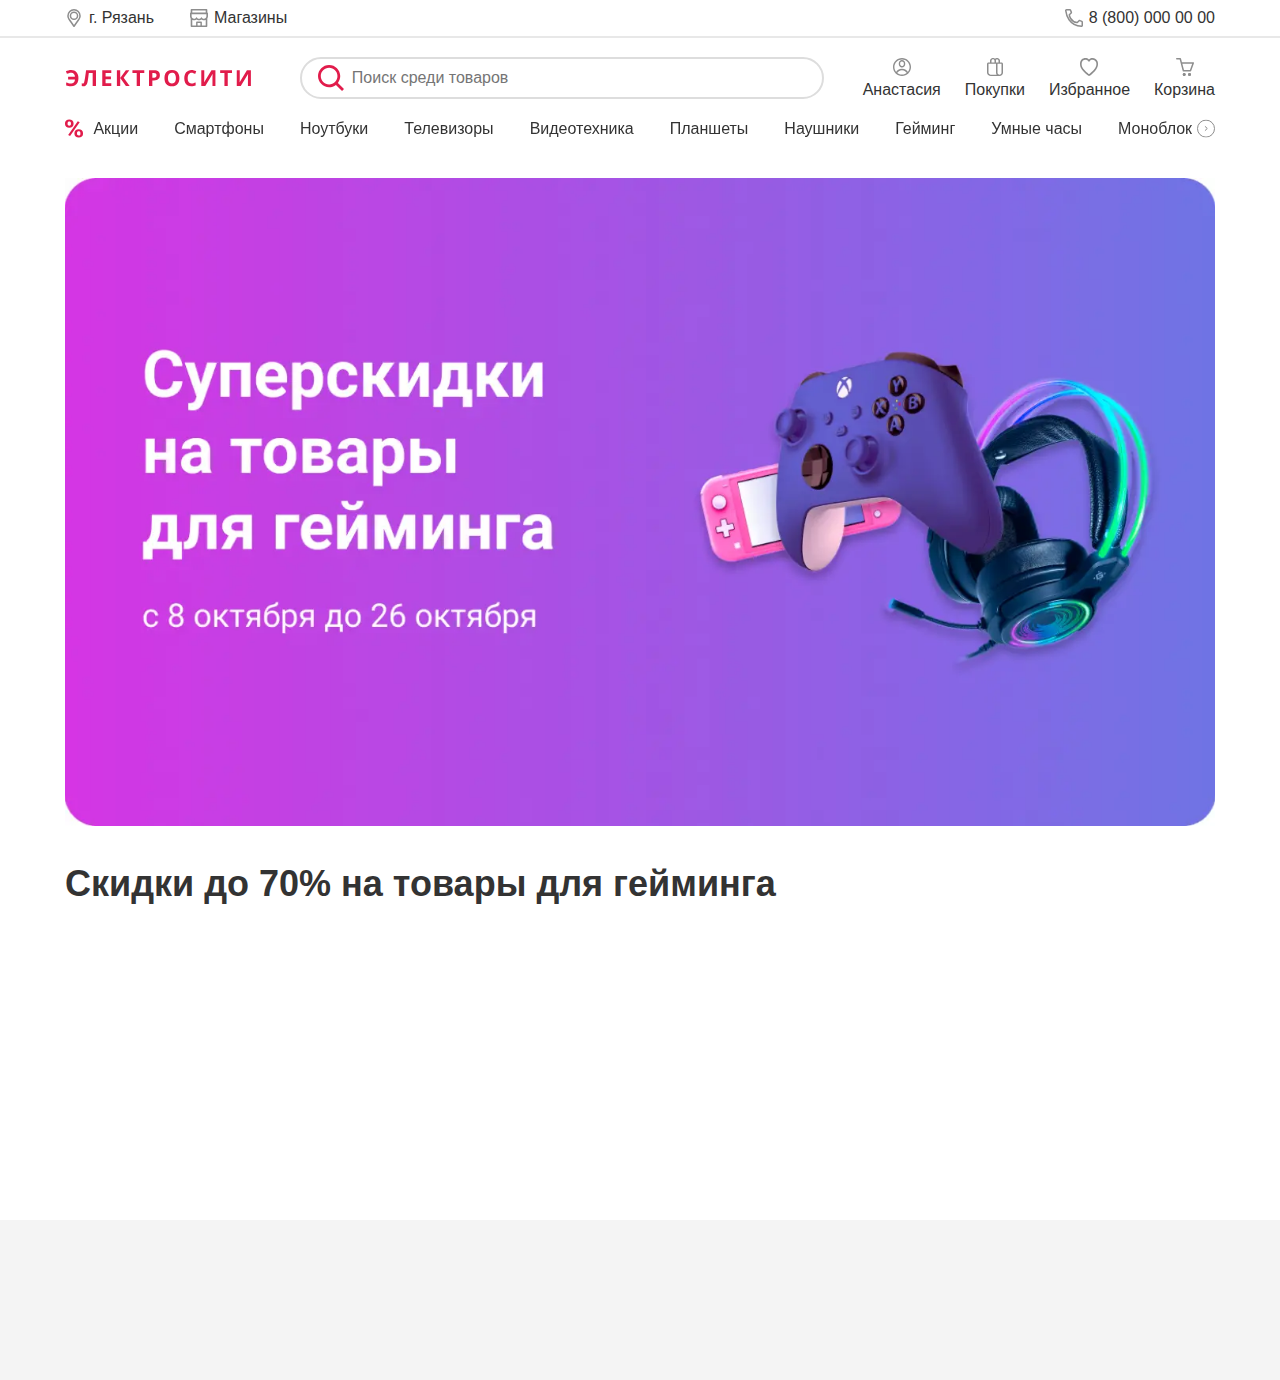
==== gaming.html @ 7c73eac5 "commit" ====
<!DOCTYPE html>
<html lang="ru">

<head>
	<title>Главная</title>
	<meta charset="UTF-8">
	<meta name="format-detection" content="telephone=no">
	<!-- <style>body{opacity: 0;}</style> -->
	<link rel="stylesheet" href="css/style.min.css?_v=20230117035926">
	<link rel="shortcut icon" href="favicon.ico">
	<!-- <meta name="robots" content="noindex, nofollow"> -->
	<meta name="viewport" content="width=device-width, initial-scale=1.0">
</head>

<body>
	<div class="wrapper">
		<header class="header">
			<div class="header__container">
				<div class="header__top">
					<a href="index.html" class="header__top-logo logo"><img src="img/logo.svg" alt="Электросити"></a>
					<div class="header__top-group top-group">

						<a href="#" data-popup="#popup-city" class="top-group__city icon">
							<svg class="icon__stroke" width="18" height="24" viewBox="0 0 18 24" fill="none" xmlns="http://www.w3.org/2000/svg">
								<path d="M8.89822 22.948C7.65863 21.1509 6.60954 19.6565 5.72099 18.3908C4.14464 16.1454 3.07355 14.6197 2.34043 13.4006C1.77986 12.4685 1.45456 11.7741 1.26279 11.1265C1.07329 10.4866 1 9.84469 1 9C1 4.58171 4.58171 1 9 1C13.4183 1 17 4.58171 17 9C17 9.84469 16.9267 10.4866 16.7372 11.1265C16.5454 11.7741 16.2201 12.4685 15.6596 13.4006C14.9264 14.6197 13.8554 16.1454 12.279 18.3908C11.3906 19.6563 10.3418 21.1504 9.1025 22.9469C9.05311 23.0178 8.94649 23.0177 8.89729 22.9466L8.07513 23.5157L8.89822 22.948ZM9 13.75C11.6234 13.75 13.75 11.6234 13.75 9C13.75 6.37663 11.6234 4.25 9 4.25C6.37664 4.25 4.25 6.37663 4.25 9C4.25 11.6234 6.37664 13.75 9 13.75Z" stroke="#8D8D8D" stroke-width="2" />
							</svg>
							<span class="top-group__text icon">г. Рязань</span></a>

						<a href="#" class="top-group__shop icon">
							<svg class="icon__fill" width="24" height="24" viewBox="0 0 24 24" fill="none" xmlns="http://www.w3.org/2000/svg">
								<path d="M23.1 4.803V0.96C23.1 0.429 22.671 0 22.14 0H1.86002C1.32902 0 0.900018 0.429 0.900018 0.96V4.803C0.399018 4.833 1.85878e-05 5.25 1.85878e-05 5.76V9.711C-0.00190263 10.4371 0.145127 11.1559 0.432018 11.823C0.561018 12.129 0.720018 12.417 0.900018 12.69V23.04C0.900018 23.568 1.32902 24 1.86002 24H22.14C22.671 24 23.1 23.571 23.1 23.04V12.69C23.2828 12.4163 23.4395 12.126 23.568 11.823C23.853 11.154 24 10.443 24 9.711V5.76C24 5.25 23.601 4.833 23.1 4.803ZM3.06002 2.16H20.94V4.8H3.06002V2.16ZM13.92 21.843H10.08V18.72H13.92V21.843ZM20.94 21.843H15.84V17.76C15.84 17.229 15.411 16.8 14.88 16.8H9.12001C8.58901 16.8 8.16001 17.229 8.16001 17.76V21.843H3.06002V14.577C3.14702 14.619 3.23702 14.661 3.33002 14.697C3.99902 14.979 4.71001 15.12 5.44201 15.12C6.17401 15.12 6.88201 14.979 7.55401 14.697C7.96801 14.523 8.35801 14.301 8.71501 14.034C8.72101 14.031 8.72701 14.031 8.73301 14.034C9.09112 14.3021 9.4811 14.5248 9.89401 14.697C10.563 14.979 11.274 15.12 12.006 15.12C12.738 15.12 13.446 14.979 14.118 14.697C14.532 14.523 14.922 14.301 15.279 14.034C15.285 14.031 15.291 14.031 15.297 14.034C15.6551 14.3021 16.0451 14.5248 16.458 14.697C17.127 14.979 17.838 15.12 18.57 15.12C19.302 15.12 20.01 14.979 20.682 14.697C20.772 14.658 20.862 14.619 20.952 14.577V21.843H20.94ZM21.84 9.711C21.84 11.505 20.37 12.96 18.561 12.96C17.337 12.96 16.269 12.297 15.705 11.313C15.618 11.163 15.462 11.07 15.288 11.07H15.27C15.099 11.07 14.94 11.163 14.853 11.313C14.5652 11.8149 14.1496 12.2317 13.6485 12.521C13.1474 12.8103 12.5786 12.9618 12 12.96C10.779 12.96 9.71401 12.3 9.15001 11.319C9.06001 11.166 8.89801 11.07 8.72101 11.07C8.54401 11.07 8.37901 11.166 8.29201 11.319C8.00251 11.819 7.5864 12.234 7.08555 12.522C6.5847 12.8101 6.0168 12.9612 5.43901 12.96C3.63002 12.96 2.16002 11.505 2.16002 9.711V6.975C2.16002 6.966 2.16602 6.96 2.17502 6.96H21.825C21.834 6.96 21.84 6.966 21.84 6.975V9.711Z" fill="#8D8D8D" />
							</svg>
							<span class="top-group__text">Магазины</span></a>

						<a href="#" data-popup="#popup" class="top-group__bag icon">
							<svg class="icon__fill" width="22" height="24" viewBox="0 0 22 24" fill="none" xmlns="http://www.w3.org/2000/svg">
								<path d="M4.33325 5.99994V3.59993C4.33327 2.90498 4.55678 2.22489 4.9768 1.64176C5.39683 1.05862 5.99541 0.597355 6.7003 0.313651C7.40519 0.029947 8.18625 -0.0640731 8.9492 0.04294C9.71215 0.149953 10.4244 0.453425 10.9999 0.916724C11.5755 0.453425 12.2877 0.149953 13.0506 0.04294C13.8136 -0.0640731 14.5947 0.029947 15.2995 0.313651C16.0044 0.597355 16.603 1.05862 17.023 1.64176C17.4431 2.22489 17.6666 2.90498 17.6666 3.59993V5.99994H19.6666C20.197 5.99994 20.7057 6.18958 21.0808 6.52715C21.4559 6.86472 21.6666 7.32256 21.6666 7.79995V19.806C21.6666 20.9183 21.1756 21.9851 20.3017 22.7716C19.4278 23.5581 18.2425 24 17.0066 24H5.66659C4.2521 24 2.89554 23.4943 1.89535 22.5941C0.895155 21.6939 0.333252 20.473 0.333252 19.2V7.79995C0.333252 7.32256 0.543965 6.86472 0.919038 6.52715C1.29411 6.18958 1.80282 5.99994 2.33325 5.99994H4.33325ZM13.1799 22.2C12.636 21.4978 12.3451 20.662 12.3466 19.806V7.79995H2.33325V19.2C2.33325 19.594 2.41947 19.9841 2.58699 20.348C2.7545 20.712 3.00003 21.0427 3.30956 21.3213C3.61909 21.5999 3.98656 21.8209 4.39097 21.9716C4.79539 22.1224 5.22885 22.2 5.66659 22.2H13.1799ZM10.3333 5.99994V3.59993C10.3333 3.12254 10.1225 2.6647 9.74747 2.32714C9.37239 1.98957 8.86369 1.79993 8.33325 1.79993C7.80282 1.79993 7.29411 1.98957 6.91904 2.32714C6.54397 2.6647 6.33325 3.12254 6.33325 3.59993V5.99994H10.3333ZM12.3333 5.99994H15.6666V3.59993C15.6666 3.22941 15.5396 2.86791 15.3029 2.56477C15.0662 2.26162 14.7313 2.03161 14.3439 1.90613C13.9566 1.78064 13.5356 1.7658 13.1385 1.86363C12.7415 1.96145 12.3876 2.16718 12.1253 2.45273C12.2599 2.81273 12.3333 3.19913 12.3333 3.59993V5.99994ZM14.3466 19.806C14.3466 20.4409 14.6268 21.0498 15.1257 21.4988C15.6245 21.9478 16.3011 22.2 17.0066 22.2C17.7121 22.2 18.3886 21.9478 18.8875 21.4988C19.3863 21.0498 19.6666 20.4409 19.6666 19.806V7.79995H14.3466V19.806Z" fill="#8D8D8D" />
							</svg>
						</a>
					</div>
					<a class="header__tel tel icon" href="tel:+78000000000">
						<svg class="icon__stroke" width="18" height="18" viewBox="0 0 18 18" fill="none" xmlns="http://www.w3.org/2000/svg">
							<path d="M11.9079 13.5367L12.2719 13.5821L12.5312 13.3227L14.0793 11.774C14.1845 11.6706 14.3174 11.5998 14.4618 11.5701L14.3111 10.8355L14.4618 11.5701C14.6064 11.5405 14.7564 11.5533 14.8939 11.607C14.8944 11.6072 14.8949 11.6074 14.8955 11.6076L16.7768 12.359C16.7773 12.3593 16.7779 12.3595 16.7785 12.3597C16.9164 12.4161 17.0348 12.512 17.1187 12.6355C17.2024 12.7586 17.2481 12.9037 17.25 13.0527V16.5062C17.2489 16.6069 17.2276 16.7064 17.1873 16.7987C17.1467 16.8917 17.0878 16.9756 17.014 17.0452C16.9402 17.1148 16.8531 17.1687 16.758 17.2037C16.664 17.2384 16.5641 17.2538 16.464 17.2492C10.0927 16.8514 6.32079 13.9728 4.05779 10.7066C1.77183 7.40727 1.00028 3.67009 0.754398 1.58339C0.743006 1.47847 0.753806 1.37231 0.786103 1.27182C0.818603 1.17071 0.872128 1.07764 0.94314 0.998746C1.01415 0.91985 1.10104 0.856908 1.19807 0.814045C1.29511 0.771182 1.4001 0.749363 1.50615 0.750014L1.50615 0.750028H1.51075H4.8516C4.99979 0.750652 5.14445 0.795516 5.26705 0.878921C5.38992 0.962502 5.48502 1.08098 5.54009 1.21914L5.54022 1.21947L6.29445 3.10926L6.29443 3.10927L6.29648 3.11431C6.35177 3.24996 6.36588 3.39891 6.33704 3.54255C6.30824 3.68599 6.2379 3.81773 6.13484 3.92139C6.13469 3.92154 6.13454 3.92169 6.1344 3.92183L4.58539 5.47146L4.31877 5.73819L4.37388 6.11127L5.11583 6.00168C4.37388 6.11127 4.37393 6.11164 4.37399 6.11203L4.37413 6.11293L4.37446 6.11515L4.3754 6.12125L4.37839 6.13997C4.38089 6.1553 4.38445 6.1763 4.38918 6.20261C4.39865 6.25521 4.41286 6.32915 4.43289 6.42159C4.47291 6.60632 4.53634 6.86589 4.63189 7.17749C4.82241 7.7988 5.1439 8.63768 5.66977 9.50543C6.72909 11.2535 8.62962 13.1277 11.9079 13.5367Z" stroke="#8D8D8D" stroke-width="1.5" />
						</svg>
						<span>8 (800) 000 00 00</span></a>
				</div>
				<div class="header__bottom">
					<a href="index.html" class="header__bottom-logo logo"><img src="img/logo.svg" alt="Электросити"></a>
					<button type="button" class="header__bottom__menu icon-menu"><span></span></button>
					<form class="header__search search">
						<label for="search__input"></label>
						<button class="search__btn"><img src="img/icons/search.svg" alt="Search icon"></button>
						<input class="search__input" type="search" id="search__input" name="search__input" placeholder="Поиск среди товаров">
					</form>
					<div class="header__items">
						<a href="#" class="header__item header__item-home icon">
							<svg class="icon__fill" width="20" height="24" viewBox="0 0 20 24" fill="none" xmlns="http://www.w3.org/2000/svg">
								<path d="M2.22222 24H17.7778C18.3671 24 18.9324 23.7472 19.3491 23.2971C19.7659 22.847 20 22.2366 20 21.6001V10.8005C20.0008 10.6426 19.9728 10.4861 19.9175 10.3399C19.8622 10.1937 19.7807 10.0607 19.6778 9.94856L10.7889 0.348937C10.5807 0.125445 10.2991 0 10.0055 0C9.71201 0 9.43039 0.125445 9.22221 0.348937L0.333333 9.94856C0.228346 10.0597 0.144824 10.1922 0.0876058 10.3385C0.0303874 10.4847 0.000610277 10.6418 0 10.8005V21.6001C0 22.2366 0.234126 22.847 0.650873 23.2971C1.06762 23.7472 1.63285 24 2.22222 24ZM7.77777 21.6001V15.6003H12.2222V21.6001H7.77777ZM2.22222 11.2925L9.99999 2.89284L17.7778 11.2925V21.6001H14.4444V15.6003C14.4444 14.9638 14.2103 14.3534 13.7936 13.9033C13.3768 13.4533 12.8116 13.2004 12.2222 13.2004H7.77777C7.1884 13.2004 6.62317 13.4533 6.20642 13.9033C5.78968 14.3534 5.55555 14.9638 5.55555 15.6003V21.6001H2.22222V11.2925Z" fill="#E11C4B" />
							</svg>
							<span class="header__item-desc">Главная</span>
						</a>

						<a href="#" class="header__item header__item-search icon">
							<svg class="icon__fill" width="24" height="24" viewBox="0 0 24 24" fill="none" xmlns="http://www.w3.org/2000/svg">
								<path d="M10.2635 20.526C12.5407 20.5255 14.7523 19.7632 16.5461 18.3605L22.1859 24L24 22.186L18.3602 16.5465C19.7637 14.7526 20.5265 12.5407 20.5271 10.263C20.5271 4.60423 15.9226 0 10.2635 0C4.60448 0 0 4.60423 0 10.263C0 15.9217 4.60448 20.526 10.2635 20.526ZM10.2635 2.56575C14.5088 2.56575 17.9612 6.01796 17.9612 10.263C17.9612 14.508 14.5088 17.9602 10.2635 17.9602C6.01828 17.9602 2.56588 14.508 2.56588 10.263C2.56588 6.01796 6.01828 2.56575 10.2635 2.56575Z" fill="#8D8D8D" />
							</svg>
							<span class="header__item-desc">Поиск</span>
						</a>

						<a href="#" class="header__item header__item-user icon">
							<svg class="icon__fill" width="24" height="24" viewBox="0 0 24 24" fill="none" xmlns="http://www.w3.org/2000/svg">
								<path d="M14.448 6.99126C14.448 5.48685 13.101 4.30455 11.5375 4.58626L11.5339 4.58691L11.5339 4.5869C11.0439 4.67319 10.5459 4.99656 10.1579 5.49968C9.77018 6.00248 9.55172 6.61035 9.55172 7.155V8.17601C9.55172 8.71833 9.77095 9.3234 10.1603 9.8262C10.5497 10.329 11.0497 10.6548 11.539 10.745C13.1018 11.0257 14.448 9.84367 14.448 8.33975V6.99126ZM11.2119 2.76905C13.9243 2.2814 16.2942 4.35444 16.2942 6.99126V8.33975C16.2942 10.9771 13.9233 13.0505 11.2101 12.5616L11.2072 12.5611C10.175 12.3717 9.30303 11.7343 8.7007 10.9566C8.09798 10.1783 7.70557 9.18445 7.70557 8.17601V7.155C7.70557 6.14889 8.09393 5.15301 8.69591 4.37234C9.2973 3.59244 10.1712 2.95288 11.2119 2.76905Z" fill="#8D8D8D" />
								<path d="M12 1.84615C6.39219 1.84615 1.84615 6.39219 1.84615 12C1.84615 17.6078 6.39219 22.1538 12 22.1538C17.6078 22.1538 22.1538 17.6078 22.1538 12C22.1538 6.39219 17.6078 1.84615 12 1.84615ZM0 12C0 5.37258 5.37258 0 12 0C18.6274 0 24 5.37258 24 12C24 18.6274 18.6274 24 12 24C5.37258 24 0 18.6274 0 12Z" fill="#8D8D8D" />
								<path d="M11.9998 16.294C8.95252 16.294 6.3717 18.0453 5.29173 20.4752C5.08468 20.9411 4.53917 21.1509 4.07331 20.9438C3.60745 20.7368 3.39764 20.1913 3.60469 19.7254C4.99054 16.6073 8.24678 14.4479 11.9998 14.4479C15.7528 14.4479 19.009 16.6073 20.3949 19.7254C20.6019 20.1913 20.3921 20.7368 19.9263 20.9438C19.4604 21.1509 18.9149 20.9411 18.7078 20.4752C17.6279 18.0453 15.047 16.294 11.9998 16.294Z" fill="#8D8D8D" />
							</svg>
							<span class="header__item-desc">Анастасия</span>
						</a>

						<a href="#" class="header__item header__item-shop icon">
							<svg class="icon__fill" width="24" height="24" viewBox="0 0 24 24" fill="none" xmlns="http://www.w3.org/2000/svg">
								<rect width="24" height="24" fill="white" />
								<path d="M5.33337 5.99994V3.59993C5.33339 2.90498 5.5569 2.22489 5.97693 1.64176C6.39695 1.05862 6.99553 0.597355 7.70042 0.313651C8.40531 0.029947 9.18637 -0.0640731 9.94932 0.04294C10.7123 0.149953 11.4245 0.453425 12 0.916724C12.5756 0.453425 13.2878 0.149953 14.0508 0.04294C14.8137 -0.0640731 15.5948 0.029947 16.2997 0.313651C17.0045 0.597355 17.6031 1.05862 18.0232 1.64176C18.4432 2.22489 18.6667 2.90498 18.6667 3.59993V5.99994H20.6667C21.1971 5.99994 21.7058 6.18958 22.0809 6.52715C22.456 6.86472 22.6667 7.32256 22.6667 7.79995V19.806C22.6667 20.9183 22.1757 21.9851 21.3018 22.7716C20.4279 23.5581 19.2426 24 18.0067 24H6.66671C5.25222 24 3.89566 23.4943 2.89547 22.5941C1.89528 21.6939 1.33337 20.473 1.33337 19.2V7.79995C1.33337 7.32256 1.54409 6.86472 1.91916 6.52715C2.29423 6.18958 2.80294 5.99994 3.33337 5.99994H5.33337ZM14.18 22.2C13.6361 21.4978 13.3452 20.662 13.3467 19.806V7.79995H3.33337V19.2C3.33337 19.594 3.41959 19.9841 3.58711 20.348C3.75462 20.712 4.00016 21.0427 4.30968 21.3213C4.61921 21.5999 4.98668 21.8209 5.3911 21.9716C5.79552 22.1224 6.22897 22.2 6.66671 22.2H14.18ZM11.3334 5.99994V3.59993C11.3334 3.12254 11.1227 2.6647 10.7476 2.32714C10.3725 1.98957 9.86381 1.79993 9.33337 1.79993C8.80294 1.79993 8.29423 1.98957 7.91916 2.32714C7.54409 2.6647 7.33337 3.12254 7.33337 3.59993V5.99994H11.3334ZM13.3334 5.99994H16.6667V3.59993C16.6667 3.22941 16.5397 2.86791 16.303 2.56477C16.0663 2.26162 15.7314 2.03161 15.344 1.90613C14.9567 1.78064 14.5357 1.7658 14.1387 1.86363C13.7416 1.96145 13.3877 2.16718 13.1254 2.45273C13.26 2.81273 13.3334 3.19913 13.3334 3.59993V5.99994ZM15.3467 19.806C15.3467 20.4409 15.627 21.0498 16.1258 21.4988C16.6247 21.9478 17.3012 22.2 18.0067 22.2C18.7122 22.2 19.3888 21.9478 19.8876 21.4988C20.3865 21.0498 20.6667 20.4409 20.6667 19.806V7.79995H15.3467V19.806Z" fill="#8D8D8D" />
							</svg>
							<span class="header__item-desc">Покупки</span>
						</a>

						<a href="#" class="header__item header__item-heart icon">
							<svg class="icon__fill" width="24" height="24" viewBox="0 0 24 24" fill="none" xmlns="http://www.w3.org/2000/svg">
								<path d="M16.6497 0.000446932C15.6834 0.0112152 14.6923 0.215639 13.7226 0.63495L13.6786 0.655187L13.6345 0.679756C13.0198 1.01888 12.4596 1.44311 11.9615 1.94586C9.28106 -0.565655 5.01364 -0.747935 2.09411 2.1034L2.06475 2.1323L2.03807 2.16265C-0.523048 5.06068 -0.463068 9.52378 1.07213 13.0503L1.08547 13.0777L1.09881 13.1066C2.90689 16.7338 6.28314 19.8157 9.3599 22.3495L9.3679 22.3567L9.37456 22.3625C9.5725 22.5197 9.91286 22.8447 10.3058 23.1646C10.6987 23.4846 11.1426 23.8352 11.792 23.9697L11.9375 24L12.0842 23.987C12.7659 23.9233 13.0333 23.6507 13.4811 23.3453C13.9289 23.0399 14.4246 22.6523 14.934 22.2281C15.938 21.3918 16.9769 20.428 17.661 19.7407C17.6698 19.7318 17.6843 19.7191 17.693 19.7103C17.6944 19.709 17.6956 19.7073 17.697 19.706C19.1381 18.3739 20.5655 16.8382 21.7755 15.0318C21.7759 15.0313 21.7765 15.0309 21.7768 15.0304C21.7791 15.0271 21.7812 15.0236 21.7835 15.0203C23.7026 12.2211 24.6336 8.44893 23.5233 4.73247L23.5032 4.66598L23.4766 4.60382C22.2299 1.68417 19.5487 -0.0318145 16.6497 0.000446932ZM16.6844 2.28695C18.7731 2.23491 20.6039 3.4465 21.5127 5.51868C22.3525 8.41976 21.6266 11.3756 20.0625 13.6515L20.0585 13.6573L20.0545 13.6631C18.9649 15.292 17.6453 16.7178 16.2775 17.9788L16.2602 17.9962L16.2428 18.0135C15.6269 18.6346 14.5843 19.6022 13.6319 20.3954C13.1556 20.792 12.6991 21.1465 12.3444 21.3883C12.2111 21.4793 12.0843 21.5413 11.9802 21.5892C11.8708 21.5245 11.732 21.4333 11.588 21.3161C11.298 21.08 10.9892 20.7786 10.6527 20.5096C10.6475 20.5053 10.6419 20.5009 10.6367 20.4966C7.65082 18.0363 4.5057 15.0488 2.99331 12.0371C1.76549 9.19547 1.81907 5.79428 3.55365 3.79585C5.91218 1.52408 9.41612 2.01797 11.1637 4.34941L12.0149 5.484L12.838 4.32629C13.3117 3.66063 13.8769 3.15175 14.5631 2.76535C15.2824 2.46096 15.997 2.30407 16.6844 2.28695Z" fill="#8D8D8D" />
							</svg>
							<span class="header__item-desc">Избранное</span>
						</a>

						<a href="#" class="header__item header__item-cart icon">
							<svg class="icon__fill" width="24" height="24" viewBox="0 0 24 24" fill="none" xmlns="http://www.w3.org/2000/svg">
								<path d="M18.0357 20C16.9506 20 16.0714 20.8952 16.0714 22C16.0714 23.1048 16.9506 24 18.0357 24C19.1208 24 20 23.1048 20 22C20 20.8952 19.1208 20 18.0357 20ZM10.9643 20C9.87921 20 9 20.8952 9 22C9 23.1048 9.87921 24 10.9643 24C12.0494 24 12.9286 23.1048 12.9286 22C12.9286 20.8952 12.0494 20 10.9643 20Z" fill="#8D8D8D" />
								<path d="M18.0357 21C17.5198 21 17.0714 21.4304 17.0714 22C17.0714 22.5696 17.5198 23 18.0357 23C18.5516 23 19 22.5696 19 22C19 21.4304 18.5516 21 18.0357 21ZM10.9643 21C10.4484 21 10 21.4304 10 22C10 22.5696 10.4484 23 10.9643 23C11.4802 23 11.9286 22.5696 11.9286 22C11.9286 21.4304 11.4802 21 10.9643 21ZM16.0714 22C16.0714 20.8952 16.9506 20 18.0357 20C19.1208 20 20 20.8952 20 22C20 23.1048 19.1208 24 18.0357 24C16.9506 24 16.0714 23.1048 16.0714 22ZM9 22C9 20.8952 9.87921 20 10.9643 20C12.0494 20 12.9286 20.8952 12.9286 22C12.9286 23.1048 12.0494 24 10.9643 24C9.87921 24 9 23.1048 9 22Z" fill="#8D8D8D" />
								<path d="M0 1C0 0.447715 0.447715 0 1 0H5.68085C6.13458 0 6.53145 0.305483 6.64756 0.744107L7.93745 5.61702H23C23.3262 5.61702 23.6319 5.77613 23.8191 6.04332C24.0062 6.31051 24.0513 6.65219 23.9398 6.95876L20.1951 17.2566C20.0514 17.6518 19.6758 17.9149 19.2553 17.9149H9.89362C9.43989 17.9149 9.04302 17.6094 8.92691 17.1708L4.91112 2H1C0.447715 2 0 1.55228 0 1ZM8.46686 7.61702L10.6634 15.9149H18.5549L21.5723 7.61702H8.46686Z" fill="#8D8D8D" />
							</svg>
							<span class="header__item-desc">Корзина</span>
						</a>

					</div>
				</div>

				<div class="header__menu menu">
					<nav class="menu__body">
						<div class="menu__icon-wrapper">
							<button type="button" class="menu__icon icon-menu"><span></span></button>
						</div>
						<h2 class="menu__title title">Каталог</h2>
						<ul class="menu__list">
							<li class="menu__item"><a class="menu__link" href="#"><picture><source srcset="img/menu/laptop.webp" type="image/webp"><img src="img/menu/laptop.png" alt="Laptop"></picture>Ноутбуки
									и аксессуары</a></li>
							<li class="menu__item"><a class="menu__link" href="#"><picture><source srcset="img/menu/phone.webp" type="image/webp"><img src="img/menu/phone.png" alt="Phone"></picture>Смартфоны
									и аксессуары</a></li>
							<li class="menu__item"><a class="menu__link" href="#"><picture><source srcset="img/menu/tv.webp" type="image/webp"><img src="img/menu/tv.png" alt="TV"></picture>Телевизоры
									и аксессуары</a></li>
							<li class="menu__item"><a class="menu__link" href="#"><picture><source srcset="img/menu/photo.webp" type="image/webp"><img src="img/menu/photo.png" alt="Photo"></picture>Фото
									и видеотехника</a></li>
							<li class="menu__item"><a class="menu__link" href="#"><picture><source srcset="img/menu/tablet.webp" type="image/webp"><img src="img/menu/tablet.png" alt="Tablet"></picture>Планшеты
									и аксессуары</a></li>
							<li class="menu__item"><a class="menu__link" href="#"><picture><source srcset="img/menu/headphones.webp" type="image/webp"><img src="img/menu/headphones.png" alt="Headphones"></picture>Наушники и аудиотехника</a>
							</li>
							<li class="menu__item"><a class="menu__link" href="#"><picture><source srcset="img/menu/ps5.webp" type="image/webp"><img src="img/menu/ps5.png" alt="PS5"></picture>Гейминг</a>
							</li>
							<li class="menu__item"><a class="menu__link" href="#"><picture><source srcset="img/menu/watch.webp" type="image/webp"><img src="img/menu/watch.png" alt="Apple Watch"></picture>Умные часы</a></li>
							<li class="menu__item"><a class="menu__link" href="#"><picture><source srcset="img/menu/jbl.webp" type="image/webp"><img src="img/menu/jbl.png" alt="JBL"></picture>Портативная
									акустика</a></li>
							<li class="menu__item"><a class="menu__link" href="#"><picture><source srcset="img/menu/wifi.webp" type="image/webp"><img src="img/menu/wifi.png" alt="WiFi"></picture>Сетевое
									оборудование</a></li>
							<li class="menu__item"><a class="menu__link" href="#"><picture><source srcset="img/menu/printer.webp" type="image/webp"><img src="img/menu/printer.png" alt="Printer"></picture>Офисная
									техника</a></li>
							<li class="menu__item"><a class="menu__link" href="#"><picture><source srcset="img/menu/smart.webp" type="image/webp"><img src="img/menu/smart.png" alt="Smart"></picture>Умный
									дом</a></li>
						</ul>
					</nav>
				</div>

				<div class="header__swiper carousel swiper">
					<div class="carousel-wrapper swiper-wrapper">
						<!-- Slide -->
						<div class="carousel__slide swiper-slide">
							<a href="#" class="carousel__link">
								<img src="img/icons/discount.svg" alt="Discount">
								Акции
							</a>
						</div>
						<div class="carousel__slide swiper-slide">
							<a href="#" class="carousel__link">
								Смартфоны
							</a>
						</div>
						<div class="carousel__slide swiper-slide">
							<a href="#" class="carousel__link">
								Ноутбуки
							</a>
						</div>
						<div class="carousel__slide swiper-slide">
							<a href="#" class="carousel__link">
								Телевизоры
							</a>
						</div>
						<div class="carousel__slide swiper-slide">
							<a href="#" class="carousel__link">
								Видеотехника
							</a>
						</div>
						<div class="carousel__slide swiper-slide">
							<a href="#" class="carousel__link">
								Планшеты
							</a>
						</div>
						<div class="carousel__slide swiper-slide">
							<a href="#" class="carousel__link">
								Наушники
							</a>
						</div>
						<div class="carousel__slide swiper-slide">
							<a href="#" class="carousel__link">
								Гейминг
							</a>
						</div>
						<div class="carousel__slide swiper-slide">
							<a href="#" class="carousel__link">
								Умные часы
							</a>
						</div>
						<div class="carousel__slide swiper-slide">
							<a href="#" class="carousel__link">
								Моноблок
							</a>
						</div>
						<div class="carousel__slide swiper-slide">
							<a href="#" class="carousel__link">
								Акустика
							</a>
						</div>
					</div>
					<!--Navigation prev/next-->
					<button type="button" class="carousel-button-prev swiper-button-prev">
						<svg width="18" height="18" viewBox="0 0 18 18" fill="none" xmlns="http://www.w3.org/2000/svg">
							<circle cx="9" cy="9" r="8.5" fill="white" stroke="#8D8D8D" />
							<path d="M8.2285 6.94286L10.2856 8.87143L8.2285 10.8" stroke="#8D8D8D" stroke-linecap="round" />
						</svg>
					</button>
					<button type="button" class="carousel-button-next swiper-button-next">
						<svg width="18" height="18" viewBox="0 0 18 18" fill="none" xmlns="http://www.w3.org/2000/svg">
							<circle cx="9" cy="9" r="8.5" fill="white" stroke="#8D8D8D" />
							<path d="M8.2285 6.94286L10.2856 8.87143L8.2285 10.8" stroke="#8D8D8D" stroke-linecap="round" />
						</svg>
					</button>
				</div>
			</div>
		</header>
		<main class="page">
			<section class="gaming">
				<div class="gaming__container">
					<picture><source srcset="img/gaming/billboard.webp" type="image/webp"><img data-watch-threshold="0.2" data-watch-once data-watch class="gaming__img" src="img/gaming/billboard.jpg" alt="Gaming billboard"></picture>
					<h1 data-watch-threshold="0.5" data-watch-once data-watch class="gaming__title title">Скидки до 70% на товары для гейминга</h1>
					<span data-watch-threshold="1" data-watch-once data-watch class="gaming__date">c 8 октября до 26 октября</span>
					<p data-watch-threshold="0.1" data-watch-once data-watch class="gaming__text">В период с 8 по 26 октября не пропустите скидки до 70% товары для геймеров. Выбирайте товары из акционного списка и при оформлении заказа укажите промокод "GAMER" для активации скидки.</p>
					<p data-watch-threshold="0.3" data-watch-once data-watch class="gaming__text">Цены снижены на компьютеры, ноутбуки, ЖК мониторы, наушники, игровые кресла, геймпады, компьютерные мыши, клавиатуры, коврики для мыши.</p>
					<p data-watch-threshold="0.7" data-watch-once data-watch class="gaming__text">Купите товары для геймеров со скидкой до 70%, гарантией и доставкой в интернет-магазине ЭЛЕКТРОСИТИ. Выгодные цены на товары для геймеров на electrocity.ru!</p>
				</div>
			</section>
		</main>
		<footer class="footer">
			<div class="footer__container">
				<div class="footer-group">
					<nav class="footer__nav">
						<a data-watch-threshold="0.1" data-watch-once data-watch href="index.html" class="footer__link">Главная</a>
						<a data-watch-threshold="0.2" data-watch-once data-watch href="#" class="footer__link">Акции</a>
						<a data-watch-threshold="0.3" data-watch-once data-watch href="#" class="footer__link">Магазины</a>
						<a data-watch-threshold="0.4" data-watch-once data-watch href="#" class="footer__link">Профиль</a>
					</nav>
					<div class="footer__contacts">
						<a data-watch-threshold="0.5" data-watch-once data-watch class="footer__tel tel icon" href="tel:+78000000000">
							<svg class="icon__stroke" width="18" height="18" viewBox="0 0 18 18" fill="none" xmlns="http://www.w3.org/2000/svg">
								<path d="M11.9079 13.5367L12.2719 13.5821L12.5312 13.3227L14.0793 11.774C14.1845 11.6706 14.3174 11.5998 14.4618 11.5701L14.3111 10.8355L14.4618 11.5701C14.6064 11.5405 14.7564 11.5533 14.8939 11.607C14.8944 11.6072 14.8949 11.6074 14.8955 11.6076L16.7768 12.359C16.7773 12.3593 16.7779 12.3595 16.7785 12.3597C16.9164 12.4161 17.0348 12.512 17.1187 12.6355C17.2024 12.7586 17.2481 12.9037 17.25 13.0527V16.5062C17.2489 16.6069 17.2276 16.7064 17.1873 16.7987C17.1467 16.8917 17.0878 16.9756 17.014 17.0452C16.9402 17.1148 16.8531 17.1687 16.758 17.2037C16.664 17.2384 16.5641 17.2538 16.464 17.2492C10.0927 16.8514 6.32079 13.9728 4.05779 10.7066C1.77183 7.40727 1.00028 3.67009 0.754398 1.58339C0.743006 1.47847 0.753806 1.37231 0.786103 1.27182C0.818603 1.17071 0.872128 1.07764 0.94314 0.998746C1.01415 0.91985 1.10104 0.856908 1.19807 0.814045C1.29511 0.771182 1.4001 0.749363 1.50615 0.750014L1.50615 0.750028H1.51075H4.8516C4.99979 0.750652 5.14445 0.795516 5.26705 0.878921C5.38992 0.962502 5.48502 1.08098 5.54009 1.21914L5.54022 1.21947L6.29445 3.10926L6.29443 3.10927L6.29648 3.11431C6.35177 3.24996 6.36588 3.39891 6.33704 3.54255C6.30824 3.68599 6.2379 3.81773 6.13484 3.92139C6.13469 3.92154 6.13454 3.92169 6.1344 3.92183L4.58539 5.47146L4.31877 5.73819L4.37388 6.11127L5.11583 6.00168C4.37388 6.11127 4.37393 6.11164 4.37399 6.11203L4.37413 6.11293L4.37446 6.11515L4.3754 6.12125L4.37839 6.13997C4.38089 6.1553 4.38445 6.1763 4.38918 6.20261C4.39865 6.25521 4.41286 6.32915 4.43289 6.42159C4.47291 6.60632 4.53634 6.86589 4.63189 7.17749C4.82241 7.7988 5.1439 8.63768 5.66977 9.50543C6.72909 11.2535 8.62962 13.1277 11.9079 13.5367Z" stroke="#8D8D8D" stroke-width="1.5" />
							</svg>
							<span>8 (800) 000 00 00</span></a>

						<a data-watch-threshold="0.6" data-watch-once data-watch class="footer__mail icon" href="mailto:electrocity.ru">
							<svg class="icon__stroke" width="25" height="18" viewBox="0 0 25 18" fill="none" xmlns="http://www.w3.org/2000/svg">
								<path d="M5.31548 11.5659L1.27162 15.4545C1.1105 15.1565 1.00922 14.7624 1.00922 14.3395V1.59854L8.33824 8.65867M16.2298 9.06719L23.9999 1.57451V14.3395C23.9999 14.7528 23.9078 15.1325 23.7467 15.4304L18.0994 10.0318M1.30201 1.40101L1.27347 1.38226M8.33824 8.65867L10.3961 10.6436C10.5066 10.7493 10.6171 10.8406 10.7275 10.9175C11.8462 11.7826 13.1491 11.7826 14.2631 10.9127C14.369 10.8358 14.4795 10.7397 14.5808 10.6436L16.6524 8.64906" stroke="#8D8D8D" stroke-width="1.5" stroke-miterlimit="10" stroke-linecap="round" stroke-linejoin="round" />
								<path d="M18.0638 9.99731L23.747 15.4301C23.5536 15.8002 23.2544 16.0405 22.9229 16.0405H2.08676C1.7645 16.0405 1.46987 15.8146 1.27191 15.4541L6.83221 10.1069" stroke="#8D8D8D" stroke-width="1.5" stroke-miterlimit="10" stroke-linecap="round" stroke-linejoin="round" />
								<path d="M18.8563 1.04102H23.2114C23.483 1.04102 23.7454 1.20923 23.9342 1.47837C23.9572 1.50721 23.9802 1.54085 23.9986 1.57449L16.6512 8.64904L14.5795 10.6436C14.4783 10.7397 14.3678 10.8358 14.2619 10.9127C13.1478 11.7826 11.845 11.7826 10.7263 10.9175C10.6158 10.8406 10.5053 10.7493 10.3948 10.6436L8.33698 8.65866L1.00796 1.59852C1.02637 1.56968 1.04939 1.53604 1.07241 1.5024C1.26576 1.21404 1.52817 1.04102 1.8136 1.04102H5.7175M2.14644 16.0408C2.14644 16.0408 0.879514 16.1081 1.00934 13.8853" stroke="#8D8D8D" stroke-width="1.5" stroke-miterlimit="10" stroke-linecap="round" stroke-linejoin="round" />
								<path d="M5.37347 1.04102H20.1052" stroke="#8D8D8D" stroke-width="1.35849" />
								<clipPath id="clip0_201_72">
									<rect width="25" height="17" fill="white" transform="translate(0 0.0410156)" />
								</clipPath>
							</svg>
							<span>electrocity.ru</span></a>
					</div>
				</div>
				<div data-watch-threshold="0.5" data-watch-once data-watch class="footer__social social">
					<a href="#" class="social__vk icon">
						<svg class="icon__fill" width="21" height="12" viewBox="0 0 21 12" fill="none" xmlns="http://www.w3.org/2000/svg">
							<path d="M19.579 0.896027C19.719 0.431027 19.579 0.0900269 18.917 0.0900269H16.724C16.166 0.0900269 15.911 0.385027 15.771 0.709027C15.771 0.709027 14.656 3.42803 13.076 5.19103C12.566 5.70403 12.333 5.86603 12.055 5.86603C11.916 5.86603 11.714 5.70403 11.714 5.23903V0.896027C11.714 0.338027 11.553 0.0900269 11.088 0.0900269H7.642C7.294 0.0900269 7.084 0.348027 7.084 0.594027C7.084 1.12203 7.874 1.24403 7.955 2.73203V5.96003C7.955 6.66703 7.828 6.79603 7.548 6.79603C6.805 6.79603 4.997 4.06703 3.924 0.943027C3.715 0.336027 3.504 0.0910273 2.944 0.0910273H0.752C0.125 0.0910273 0 0.386027 0 0.710027C0 1.29203 0.743 4.17203 3.461 7.98103C5.273 10.582 7.824 11.992 10.148 11.992C11.541 11.992 11.713 11.679 11.713 11.139V9.17303C11.713 8.54703 11.846 8.42103 12.287 8.42103C12.611 8.42103 13.169 8.58503 14.47 9.83803C15.956 11.324 16.202 11.991 17.037 11.991H19.229C19.855 11.991 20.168 11.678 19.988 11.06C19.791 10.445 19.081 9.55003 18.139 8.49103C17.627 7.88703 16.862 7.23703 16.629 6.91203C16.304 6.49303 16.398 6.30803 16.629 5.93603C16.63 5.93703 19.301 2.17503 19.579 0.896027Z" fill="#8D8D8D" />
						</svg>
					</a>
					<a href="#" class="social__youtube icon">
						<svg class="icon__fill" width="22" height="16" viewBox="0 0 22 16" fill="none" xmlns="http://www.w3.org/2000/svg">
							<path d="M21.0617 2.98086C20.9422 2.53564 20.7078 2.12962 20.382 1.80344C20.0563 1.47727 19.6505 1.24237 19.2055 1.12227C17.5672 0.681641 11 0.681641 11 0.681641C11 0.681641 4.43281 0.681641 2.79453 1.11992C2.34927 1.23964 1.94334 1.4744 1.61751 1.80064C1.29169 2.12688 1.05744 2.5331 0.938281 2.97852C0.5 4.61914 0.5 8.04102 0.5 8.04102C0.5 8.04102 0.5 11.4629 0.938281 13.1012C1.17969 14.0059 1.89219 14.7184 2.79453 14.9598C4.43281 15.4004 11 15.4004 11 15.4004C11 15.4004 17.5672 15.4004 19.2055 14.9598C20.1102 14.7184 20.8203 14.0059 21.0617 13.1012C21.5 11.4629 21.5 8.04102 21.5 8.04102C21.5 8.04102 21.5 4.61914 21.0617 2.98086ZM8.91406 11.1816V4.90039L14.3516 8.01758L8.91406 11.1816Z" fill="#8D8D8D" />
						</svg>
					</a>
					<a href="#" class="social__tg icon">
						<svg class="icon__fill" width="21" height="18" viewBox="0 0 21 18" fill="none" xmlns="http://www.w3.org/2000/svg">
							<path d="M18.665 0.758019L0.935003 7.59502C-0.274997 8.08102 -0.267997 8.75602 0.713003 9.05702L5.265 10.477L15.797 3.83202C16.295 3.52902 16.75 3.69202 16.376 4.02402L7.843 11.725H7.841L7.843 11.726L7.529 16.418C7.989 16.418 8.192 16.207 8.45 15.958L10.661 13.808L15.26 17.205C16.108 17.672 16.717 17.432 16.928 16.42L19.947 2.19202C20.256 0.953019 19.474 0.392019 18.665 0.758019Z" fill="#8D8D8D" />
						</svg>
					</a>
				</div>
				<p data-watch-threshold="0.1" data-watch-once data-watch class="footer__copyright">© 2014-2021 «ЭЛЕКТРОСИТИ» Все права защищены</p>
			</div>
		</footer>
	</div>
	<div id="popup-city" aria-hidden="true" class="popup">
		<div class="popup__wrapper">
			<button data-close type="button" class="popup__close"><span></span></button>
			<div class="popup__content">
				<h2 class="popup__title title">Выберите ваш город</h2>
				<form class="popup__select select">
					<label class="select__value" for="select-city"></label>
					<div class="select__body">
						<select class="select__options" id="select-city" name="select-city">
							<option class="select__option" value="ryazan" selected>г. Рязань</option>
							<option class="select__option" value="astrahan">г. Астрахань</option>
							<option class="select__option" value="voronezh">г. Воронеж</option>
							<option class="select__option" value="kazan">г. Казань</option>
							<option class="select__option" value="krasnoyarsk">г. Красноярск</option>
							<option class="select__option" value="joshkar-ola">г. Йошкар-Ола</option>
							<option class="select__option" value="novosibirsk">г. Новосибирск</option>
							<option class="select__option" value="nizhnij novgorod">г. Нижний Новгород</option>
							<option class="select__option" value="rostov">г. Ростов-на-Дону</option>
							<option class="select__option" value="samara">г. Самара</option>
							<option class="select__option" value="sankt-peterburg">г. Санкт-Петербург</option>
							<option class="select__option" value="chelyabinsk">г. Челябинск</option>
						</select>
						<button class="popup__btn" type="submit">Выбрать город</button>
					</div>
				</form>
			</div>
		</div>
	</div>
	<script src="js/app.min.js?_v=20230117035926"></script>
</body>

</html>
---- css/style.min.css ----
@charset "UTF-8";*{padding:0;margin:0;border:0}*,:after,:before{-webkit-box-sizing:border-box;box-sizing:border-box}body,html{height:100%;min-width:320px}body{color:#333;line-height:1.2;font-family:Roboto,sans-serif;font-weight:400;font-size:1rem;-ms-text-size-adjust:100%;-moz-text-size-adjust:100%;-webkit-text-size-adjust:100%;-webkit-font-smoothing:antialiased;-moz-osx-font-smoothing:grayscale}button,input,textarea{font-family:Roboto,sans-serif;font-size:inherit}button{cursor:pointer;color:inherit;background-color:inherit}a{color:inherit;display:inline-block}a:link,a:visited{text-decoration:none}a:hover{text-decoration:none}ul li{list-style:none}img{vertical-align:top}h1,h2,h3,h4,h5,h6{font-weight:inherit;font-size:inherit}.lock body{overflow:hidden;-ms-touch-action:none;touch-action:none}.wrapper{min-height:100%;display:-webkit-box;display:-ms-flexbox;display:flex;-webkit-box-orient:vertical;-webkit-box-direction:normal;-ms-flex-direction:column;flex-direction:column;overflow:hidden}.wrapper>main{-webkit-box-flex:1;-ms-flex:1 1 auto;flex:1 1 auto}.wrapper>*{min-width:0}[class*=__container]{margin:0 auto;max-width:71.875rem;-webkit-box-sizing:content-box;box-sizing:content-box}.icon{display:-webkit-box;display:-ms-flexbox;display:flex;-webkit-box-align:center;-ms-flex-align:center;align-items:center;gap:6px}.icon:hover .icon__stroke path{stroke:#e11c4b;-webkit-transition:all .3s ease 0s;-o-transition:all .3s ease 0s;transition:all .3s ease 0s}.icon:hover .icon__fill path{fill:#e11c4b;-webkit-transition:all .3s ease 0s;-o-transition:all .3s ease 0s;transition:all .3s ease 0s}body::after{content:"";background-color:rgba(0,0,0,.5019607843);position:fixed;width:100%;height:100%;top:0;left:0;opacity:0;-webkit-transition:opacity .6s ease 0s;-o-transition:opacity .6s ease 0s;transition:opacity .6s ease 0s;pointer-events:none;z-index:149}.popup-show body::after{opacity:1}.popup{position:fixed;top:0;left:0;bottom:0;right:0;pointer-events:none;-webkit-transition:visibility .6s ease 0s;-o-transition:visibility .6s ease 0s;transition:visibility .6s ease 0s;visibility:hidden;display:-webkit-box;display:-ms-flexbox;display:flex;-webkit-box-pack:end;-ms-flex-pack:end;justify-content:flex-end}.lock .popup{visibility:visible}.popup__wrapper{position:absolute;left:50%;-webkit-transition:scale .3s ease 0s;-o-transition:scale .3s ease 0s;transition:scale .3s ease 0s;min-height:100%;width:100%;max-width:500px;visibility:hidden;-webkit-transform:translateX(-50%) scale(0);-ms-transform:translateX(-50%) scale(0);transform:translateX(-50%) scale(0)}.popup-show .popup__wrapper{-webkit-transform:translateX(-50%) scale(1);-ms-transform:translateX(-50%) scale(1);transform:translateX(-50%) scale(1)}.popup__close{display:block;position:absolute;right:18px;top:18px;width:1.375rem;height:1.375rem;cursor:pointer;z-index:5}.popup__close span,.popup__close::after,.popup__close::before{content:"";right:0;position:absolute;width:100%;height:.125rem;background:#000}.popup__close span{width:0}.popup__close::before{top:calc(50% - .0625rem);-webkit-transform:rotate(-45deg);-ms-transform:rotate(-45deg);transform:rotate(-45deg)}.popup__close::after{bottom:calc(50% - .0625rem);-webkit-transform:rotate(45deg);-ms-transform:rotate(45deg);transform:rotate(45deg)}.popup__content{background:#fff;padding:60px 20px 40px}.popup__img{padding:0 0 254px 0}.popup__title{color:#000;margin:0 0 24px 0}.popup__btn{padding:10px 10px;color:#fff;background:#747474}.select__options{padding:10px 20px;outline:0!important;cursor:pointer;width:200px;border:1px solid #000;margin:0 10px 0 0}.select__option{color:#333;font:400 16px/1 Roboto}.popup_show{z-index:150;overflow:auto;pointer-events:auto}.popup_show .popup__wrapper{visibility:visible}[class*=-ibg]{position:relative}[class*=-ibg] img{position:absolute;width:100%;height:100%;top:0;left:0;-o-object-fit:cover;object-fit:cover}[class*=-ibg_contain] img{-o-object-fit:contain;object-fit:contain}.title{font-weight:700;font-size:36px;line-height:1.2}[data-watch]{opacity:0;-webkit-transform:translateX(-40px);-ms-transform:translateX(-40px);transform:translateX(-40px);-webkit-transition:all .5s ease 0s;-o-transition:all .5s ease 0s;transition:all .5s ease 0s}._watcher-view{opacity:1;-webkit-transform:translateX(0);-ms-transform:translateX(0);transform:translateX(0)}.header{position:absolute;top:0;left:0;width:100%}.header__top{display:-webkit-box;display:-ms-flexbox;display:flex;-webkit-box-pack:justify;-ms-flex-pack:justify;justify-content:space-between;-webkit-box-align:center;-ms-flex-align:center;align-items:center;padding:8px 0 10px 0}.header__top-logo{display:none}.header__bottom{padding:20px 0;display:-webkit-box;display:-ms-flexbox;display:flex;-webkit-box-pack:justify;-ms-flex-pack:justify;justify-content:space-between;-webkit-box-align:center;-ms-flex-align:center;align-items:center}.header__bottom-logo{display:none;margin:0 10px 0 0}.header__bottom__menu{margin:0 24px 0 0}.header__items{display:-webkit-box;display:-ms-flexbox;display:flex}.header__item{-webkit-box-orient:vertical;-webkit-box-direction:normal;-ms-flex-direction:column;flex-direction:column}.header__item-home,.header__item-search{display:none}.header__item-home .header__item-desc{color:#e11c4b}.header__item-desc{display:inline-block;line-height:1}.header__item-desc:first-child{color:#e11c4b}.top-group{display:-webkit-box;display:-ms-flexbox;display:flex;gap:36px}.top-group__bag{display:none}.top-group__text{display:inline-block}.logo img{vertical-align:middle}.search{position:relative;max-width:524px;width:100%}.search__btn{position:absolute;left:18px;top:50%;-webkit-transform:translateY(-50%);-ms-transform:translateY(-50%);transform:translateY(-50%)}.search__input{-webkit-appearance:none;-moz-appearance:none;appearance:none;-webkit-transition:all .3s ease 0s;-o-transition:all .3s ease 0s;transition:all .3s ease 0s;border-radius:100px;border:2px solid #ddd;padding:10px 20px 10px 50px;width:100%}.search__input::-webkit-search-cancel-button{-webkit-appearance:none;pointer-events:none}.search__input:focus{outline:0!important;border:2px solid #e11c4b}.icon-menu{display:none}.menu{display:none}.menu__body{height:100%;background:#fff;position:relative;padding:96px 0 96px 0;overflow:auto}.menu__icon-wrapper{position:absolute;right:10px;top:18px;width:24px;height:18px}.menu__title{margin:0 0 18px 0}.menu__list{overflow:auto;display:-webkit-box;display:-ms-flexbox;display:flex;-webkit-box-orient:vertical;-webkit-box-direction:normal;-ms-flex-direction:column;flex-direction:column}.menu__item:not(.menu__item:last-child){border-bottom:2px solid #e8e8e8}.menu__link{position:relative;line-height:1;font-size:26px;display:-webkit-box;display:-ms-flexbox;display:flex;-webkit-box-align:center;-ms-flex-align:center;align-items:center;gap:16px;width:100%;padding:16px 20px 16px 20px}.menu__link:after{content:"";position:absolute;width:16px;height:30px;top:50%;right:20px;-webkit-transform:translateY(-50%);-ms-transform:translateY(-50%);transform:translateY(-50%);background:url(../img/menu/direction.svg) no-repeat center center/contain}.carousel__link img{margin:0 6px 0 0}.carousel-button-next,.carousel-button-prev{display:none;position:absolute;top:50%;-webkit-transform:translateY(-50%);-ms-transform:translateY(-50%);transform:translateY(-50%)}.carousel-button-next svg,.carousel-button-prev svg{vertical-align:middle}.carousel-button-prev{left:0}.carousel-button-prev svg{-webkit-transform:rotate(180deg);-ms-transform:rotate(180deg);transform:rotate(180deg)}.carousel-button-next{right:0}.footer{background:#f4f4f4;padding:36px 0 28px 0}.footer__container{display:-webkit-box;display:-ms-flexbox;display:flex;-webkit-box-orient:vertical;-webkit-box-direction:normal;-ms-flex-direction:column;flex-direction:column}.footer__nav{display:-webkit-box;display:-ms-flexbox;display:flex;gap:62px}.footer-group{display:-webkit-box;display:-ms-flexbox;display:flex}.footer__contacts{display:-webkit-box;display:-ms-flexbox;display:flex;gap:62px}.footer__mail,.footer__tel{gap:10px}.footer__social{display:-webkit-box;display:-ms-flexbox;display:flex;gap:12px}.footer__copyright{color:#8d8d8d;font-size:14px}.social{position:absolute;bottom:0;right:0}.social__tg,.social__vk,.social__youtube{width:40px;height:40px;border-radius:50%;border:1px solid #8d8d8d;position:relative;-webkit-transition:all .3s ease 0s;-o-transition:all .3s ease 0s;transition:all .3s ease 0s}.social__tg svg,.social__vk svg,.social__youtube svg{position:absolute;top:50%;left:50%;-webkit-transform:translate(-50%,-50%);-ms-transform:translate(-50%,-50%);transform:translate(-50%,-50%)}.social__vk:hover{border:1px solid #07f}.social__vk:hover .icon__fill path{fill:#07f}.social__youtube:hover{border:1px solid #e11c4b}.social__tg:hover{border:1px solid #08c}.social__tg:hover .icon__fill path{fill:#08c}.discount{padding:178px 0 96px 0}.discount__title{margin:0 0 36px 0;max-width:200px}.discount__items{display:-ms-grid;display:grid;-ms-grid-columns:(auto)[3];grid-template-columns:repeat(3,auto);-ms-grid-rows:(auto)[3];grid-template-rows:repeat(3,auto);gap:34px}.discount__item{-webkit-box-shadow:0 6px 30px 4px rgba(32,32,32,.1);box-shadow:0 6px 30px 4px rgba(32,32,32,.1);border-radius:10px;overflow:hidden}.discount__item img{max-width:100%}.gaming{padding:178px 0 96px 0}.gaming__img{max-width:100%;margin:0 0 36px 0}.gaming__title{margin:0 0 18px 0}.gaming__date{color:#939393;margin:0 0 24px 0;display:inline-block}.gaming__text{font-size:18px}.gaming__text:not(.gaming__text:last-child){margin:0 0 14px 0}.swiper{overflow:hidden;position:relative}.swiper-wrapper{width:100%;height:100%;-webkit-box-sizing:content-box;box-sizing:content-box;display:-webkit-box;display:-ms-flexbox;display:flex;position:relative}.swiper-vertical .swiper-wrapper{-webkit-box-orient:vertical;-webkit-box-direction:normal;-ms-flex-direction:column;flex-direction:column}.swiper-button-next.swiper-button-disabled,.swiper-button-prev.swiper-button-disabled{opacity:0;-webkit-transition:all .3s ease 0s;-o-transition:all .3s ease 0s;transition:all .3s ease 0s;cursor:auto;pointer-events:none;visibility:hidden}.swiper-autoheight .swiper-wrapper{-webkit-box-align:start;-ms-flex-align:start;align-items:flex-start}.swiper-initialized .swiper-slide{-ms-flex-negative:0;flex-shrink:0}.swiper-android .swiper-slide,.swiper-android .swiper-wrapper{-webkit-transform:translate3d(0,0,0);transform:translate3d(0,0,0)}.swiper-button-lock{display:none!important}@media (min-width:29.99875em){.header:after{content:"";position:absolute;top:36px;left:0;height:2px;z-index:-1;width:100%;background:#e8e8e8}.header__item:not(.header__item:last-child){margin:0 14px 0 0}.footer__container{gap:24px;position:relative}}@media (min-width:47.99875em){.header__bottom-logo{display:-webkit-box;display:-ms-flexbox;display:flex}.header__item:not(.header__item:last-child){margin:0 30px 0 0}.top-group a svg{width:18px;height:18px}}@media (min-width:61.99875em){.header__item svg{width:18px;height:100%}.carousel-button-next,.carousel-button-prev{display:block}.footer__container{gap:48px}.footer-group{-webkit-box-pack:justify;-ms-flex-pack:justify;justify-content:space-between;-webkit-box-align:center;-ms-flex-align:center;align-items:center}.footer__copyright{margin:0 0 12px 0}}@media (min-width:74.375em){.header__item:not(.header__item:last-child){margin:0 24px 0 0}}@media (max-width:74.375em){[class*=__container]{max-width:60.625rem}.search{max-width:380px;margin:0 14px 0 0}}@media (max-width:61.99875em){[class*=__container]{max-width:46.875rem}.header__item-desc{display:none}.logo{max-width:158px}.logo img{width:100%}.search{max-width:300px}.footer__nav{gap:24px}.footer-group{-webkit-box-orient:vertical;-webkit-box-direction:normal;-ms-flex-direction:column;flex-direction:column;gap:24px}.footer__contacts{gap:24px}.social{bottom:unset;top:0}}@media (max-width:47.99875em){[class*=__container]{max-width:none;padding:0 20px}.header__top-logo{display:-webkit-box;display:-ms-flexbox;display:flex}.header__tel{display:none}.top-group{gap:24px}.top-group__text{display:none}.search{max-width:100%}.icon-menu{display:block;position:relative;width:100%;max-width:1.5rem;height:1.125rem;cursor:pointer}.icon-menu span,.icon-menu::after,.icon-menu::before{content:"";-webkit-transition:all .3s ease 0s;-o-transition:all .3s ease 0s;transition:all .3s ease 0s;right:0;position:absolute;width:100%;height:.125rem;background-color:#8d8d8d}.icon-menu::before{top:0}.icon-menu::after{bottom:0}.icon-menu span{top:calc(50% - .0625rem)}.menu-open .icon-menu span{width:0}.menu-open .icon-menu::before{top:calc(50% - .0625rem);-webkit-transform:rotate(-45deg);-ms-transform:rotate(-45deg);transform:rotate(-45deg)}.menu-open .icon-menu::after{bottom:calc(50% - .0625rem);-webkit-transform:rotate(45deg);-ms-transform:rotate(45deg);transform:rotate(45deg)}.menu{display:block;position:fixed;z-index:5;left:-100%;top:0;width:100%;height:100%;-webkit-transition:left .3s ease 0s;-o-transition:left .3s ease 0s;transition:left .3s ease 0s}.menu-open .menu{left:0}.footer{padding:36px 0 18px 0}.social__tg,.social__vk,.social__youtube{width:30px;height:30px}.social__tg svg,.social__vk svg,.social__youtube svg{max-width:18px}.discount{padding:170px 0 72px 0}.discount__items{-ms-grid-columns:(auto)[2];grid-template-columns:repeat(2,auto);-ms-grid-rows:(auto)[5];grid-template-rows:repeat(5,auto);gap:18px}.gaming{padding:170px 0 72px 0}}@media (max-width:29.99875em){[class*=__container]{padding:0 10px}.popup__img{padding:0 0 198px 0}.title{font-size:24px}.header__top{padding:20px 0 12px 0}.header__bottom{padding:12px 0 10px 0}.header__bottom__menu{margin:0 14px 0 0}.header__items{position:fixed;bottom:0;left:0;right:0;padding:12px 10px;-webkit-box-pack:center;-ms-flex-pack:center;justify-content:center;-webkit-box-shadow:0 -3px 13px rgba(146,146,146,.25);box-shadow:0 -3px 13px rgba(146,146,146,.25);background:#fff;z-index:2}.header__item{padding:0 10px 0 10px}.header__item-home,.header__item-search{display:-webkit-box;display:-ms-flexbox;display:flex}.header__item-shop{display:none}.header__item-desc{display:inline-block;font-size:10px}.top-group{-webkit-box-orient:horizontal;-webkit-box-direction:reverse;-ms-flex-direction:row-reverse;flex-direction:row-reverse}.top-group__bag{display:-webkit-box;display:-ms-flexbox;display:flex}.logo{max-width:150px}.search{margin:0}.search__btn img{max-width:18px}.search__input{padding:10px 18px 10px 42px}.menu__body{padding:48px 0 48px 0}.menu__title{margin:0 0 10px 0}.menu__link img{max-width:32px}.menu__link{font-size:1rem;padding:8px 10px 8px 10px;gap:8px}.menu__link:after{right:10px;width:8px;height:16px}.footer{padding:24px 0 24px 0;margin:0 0 64px 0}.footer__nav{-webkit-box-pack:justify;-ms-flex-pack:justify;justify-content:space-between;gap:0}.footer-group{gap:18px;margin:0 0 12px 0}.footer__contacts{gap:8px;-webkit-box-orient:vertical;-webkit-box-direction:normal;-ms-flex-direction:column;flex-direction:column;-webkit-box-align:start;-ms-flex-align:start;align-items:flex-start}.footer__mail svg,.footer__tel svg{width:18px}.footer__copyright{font-size:12px}.social{position:static;margin:0 0 24px 0}.discount{padding:168px 0 48px 0}.discount__title{margin:0 0 24px 0}.discount__items{-ms-grid-columns:1fr;grid-template-columns:1fr;-ms-grid-rows:(auto)[9];grid-template-rows:repeat(9,auto)}.gaming{padding:168px 0 48px 0}.gaming__title{margin:0 0 12px 0}.gaming__text:not(.gaming__text:last-child){margin:0 0 12px 0}}
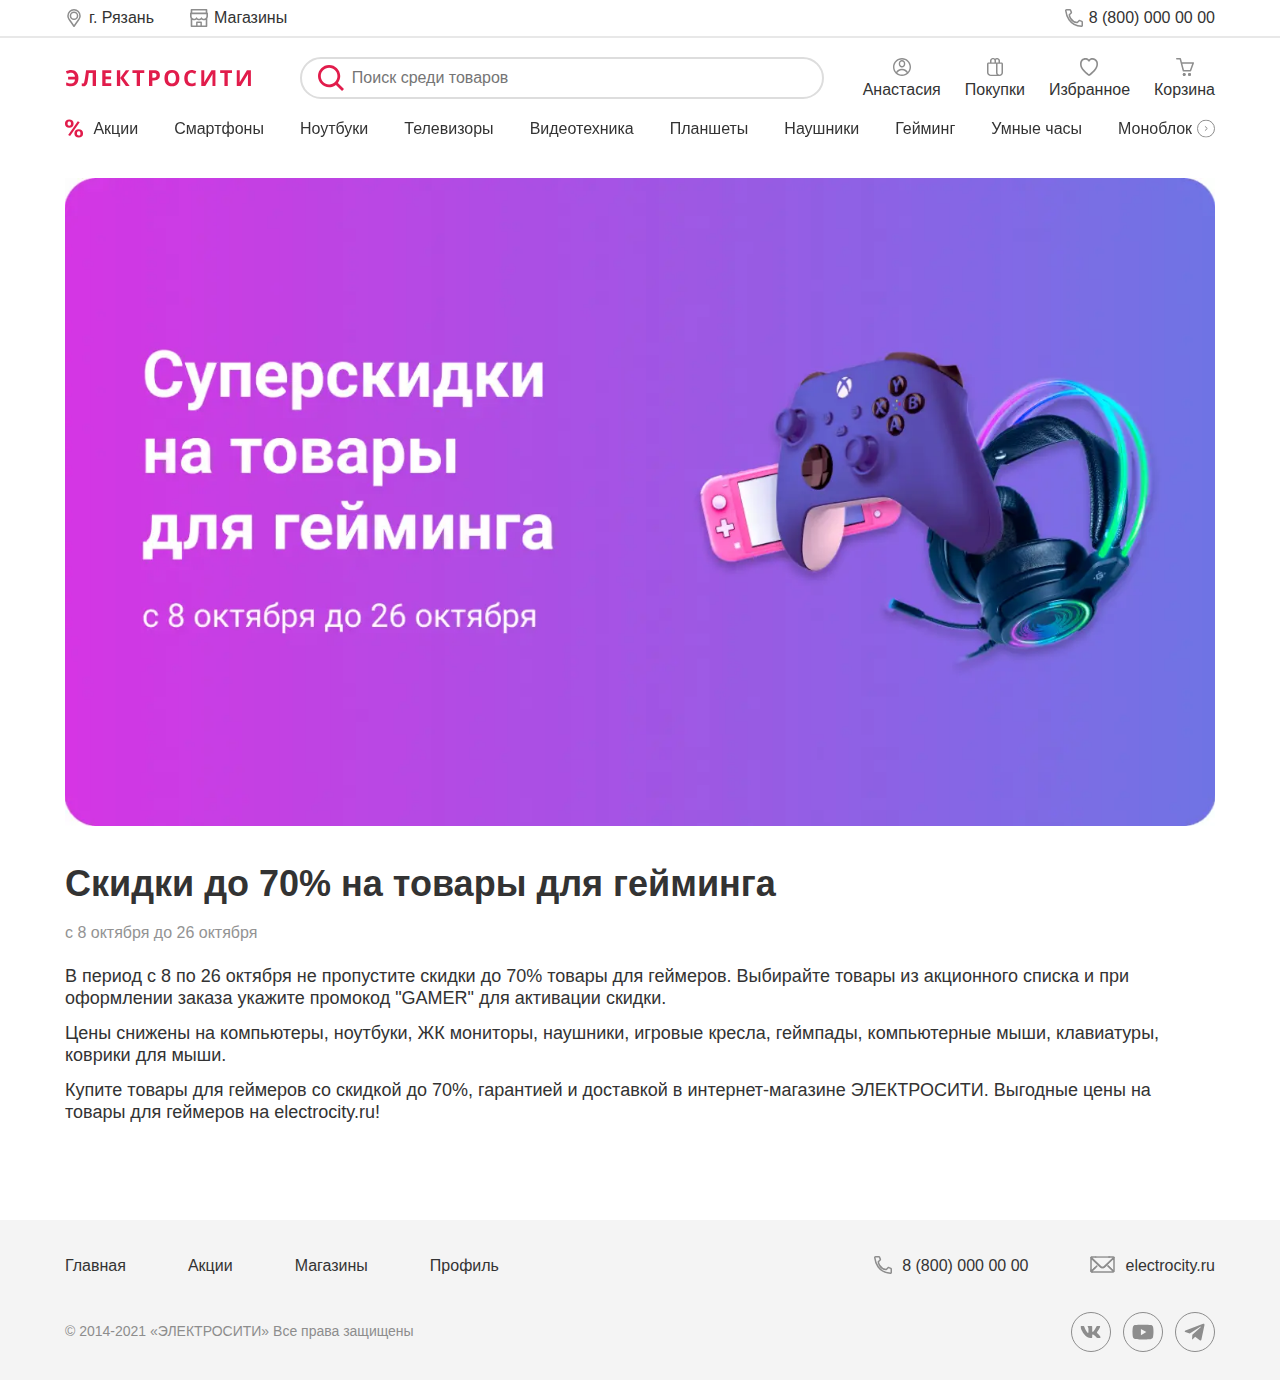
==== commit 4489a0a8: "commit" ====
--- a/gaming.html
+++ b/gaming.html
@@ -6,7 +6,7 @@
 	<meta charset="UTF-8">
 	<meta name="format-detection" content="telephone=no">
 	<!-- <style>body{opacity: 0;}</style> -->
-	<link rel="stylesheet" href="css/style.min.css?_v=20230117035926">
+	<link rel="stylesheet" href="css/style.min.css?_v=20230117105302">
 	<link rel="shortcut icon" href="favicon.ico">
 	<!-- <meta name="robots" content="noindex, nofollow"> -->
 	<meta name="viewport" content="width=device-width, initial-scale=1.0">
@@ -281,8 +281,8 @@
 			<div class="popup__content">
 				<h2 class="popup__title title">Выберите ваш город</h2>
 				<form class="popup__select select">
-					<label class="select__value" for="select-city"></label>
 					<div class="select__body">
+						<label class="select__value" for="select-city"></label>
 						<select class="select__options" id="select-city" name="select-city">
 							<option class="select__option" value="ryazan" selected>г. Рязань</option>
 							<option class="select__option" value="astrahan">г. Астрахань</option>
@@ -297,13 +297,13 @@
 							<option class="select__option" value="sankt-peterburg">г. Санкт-Петербург</option>
 							<option class="select__option" value="chelyabinsk">г. Челябинск</option>
 						</select>
-						<button class="popup__btn" type="submit">Выбрать город</button>
-					</div>
+					</div>
+					<button class="popup__btn" type="submit">Выбрать город</button>
 				</form>
 			</div>
 		</div>
 	</div>
-	<script src="js/app.min.js?_v=20230117035926"></script>
+	<script src="js/app.min.js?_v=20230117105302"></script>
 </body>
 
 </html>--- a/css/style.min.css
+++ b/css/style.min.css
@@ -1 +1 @@
-@charset "UTF-8";*{padding:0;margin:0;border:0}*,:after,:before{-webkit-box-sizing:border-box;box-sizing:border-box}body,html{height:100%;min-width:320px}body{color:#333;line-height:1.2;font-family:Roboto,sans-serif;font-weight:400;font-size:1rem;-ms-text-size-adjust:100%;-moz-text-size-adjust:100%;-webkit-text-size-adjust:100%;-webkit-font-smoothing:antialiased;-moz-osx-font-smoothing:grayscale}button,input,textarea{font-family:Roboto,sans-serif;font-size:inherit}button{cursor:pointer;color:inherit;background-color:inherit}a{color:inherit;display:inline-block}a:link,a:visited{text-decoration:none}a:hover{text-decoration:none}ul li{list-style:none}img{vertical-align:top}h1,h2,h3,h4,h5,h6{font-weight:inherit;font-size:inherit}.lock body{overflow:hidden;-ms-touch-action:none;touch-action:none}.wrapper{min-height:100%;display:-webkit-box;display:-ms-flexbox;display:flex;-webkit-box-orient:vertical;-webkit-box-direction:normal;-ms-flex-direction:column;flex-direction:column;overflow:hidden}.wrapper>main{-webkit-box-flex:1;-ms-flex:1 1 auto;flex:1 1 auto}.wrapper>*{min-width:0}[class*=__container]{margin:0 auto;max-width:71.875rem;-webkit-box-sizing:content-box;box-sizing:content-box}.icon{display:-webkit-box;display:-ms-flexbox;display:flex;-webkit-box-align:center;-ms-flex-align:center;align-items:center;gap:6px}.icon:hover .icon__stroke path{stroke:#e11c4b;-webkit-transition:all .3s ease 0s;-o-transition:all .3s ease 0s;transition:all .3s ease 0s}.icon:hover .icon__fill path{fill:#e11c4b;-webkit-transition:all .3s ease 0s;-o-transition:all .3s ease 0s;transition:all .3s ease 0s}body::after{content:"";background-color:rgba(0,0,0,.5019607843);position:fixed;width:100%;height:100%;top:0;left:0;opacity:0;-webkit-transition:opacity .6s ease 0s;-o-transition:opacity .6s ease 0s;transition:opacity .6s ease 0s;pointer-events:none;z-index:149}.popup-show body::after{opacity:1}.popup{position:fixed;top:0;left:0;bottom:0;right:0;pointer-events:none;-webkit-transition:visibility .6s ease 0s;-o-transition:visibility .6s ease 0s;transition:visibility .6s ease 0s;visibility:hidden;display:-webkit-box;display:-ms-flexbox;display:flex;-webkit-box-pack:end;-ms-flex-pack:end;justify-content:flex-end}.lock .popup{visibility:visible}.popup__wrapper{position:absolute;left:50%;-webkit-transition:scale .3s ease 0s;-o-transition:scale .3s ease 0s;transition:scale .3s ease 0s;min-height:100%;width:100%;max-width:500px;visibility:hidden;-webkit-transform:translateX(-50%) scale(0);-ms-transform:translateX(-50%) scale(0);transform:translateX(-50%) scale(0)}.popup-show .popup__wrapper{-webkit-transform:translateX(-50%) scale(1);-ms-transform:translateX(-50%) scale(1);transform:translateX(-50%) scale(1)}.popup__close{display:block;position:absolute;right:18px;top:18px;width:1.375rem;height:1.375rem;cursor:pointer;z-index:5}.popup__close span,.popup__close::after,.popup__close::before{content:"";right:0;position:absolute;width:100%;height:.125rem;background:#000}.popup__close span{width:0}.popup__close::before{top:calc(50% - .0625rem);-webkit-transform:rotate(-45deg);-ms-transform:rotate(-45deg);transform:rotate(-45deg)}.popup__close::after{bottom:calc(50% - .0625rem);-webkit-transform:rotate(45deg);-ms-transform:rotate(45deg);transform:rotate(45deg)}.popup__content{background:#fff;padding:60px 20px 40px}.popup__img{padding:0 0 254px 0}.popup__title{color:#000;margin:0 0 24px 0}.popup__btn{padding:10px 10px;color:#fff;background:#747474}.select__options{padding:10px 20px;outline:0!important;cursor:pointer;width:200px;border:1px solid #000;margin:0 10px 0 0}.select__option{color:#333;font:400 16px/1 Roboto}.popup_show{z-index:150;overflow:auto;pointer-events:auto}.popup_show .popup__wrapper{visibility:visible}[class*=-ibg]{position:relative}[class*=-ibg] img{position:absolute;width:100%;height:100%;top:0;left:0;-o-object-fit:cover;object-fit:cover}[class*=-ibg_contain] img{-o-object-fit:contain;object-fit:contain}.title{font-weight:700;font-size:36px;line-height:1.2}[data-watch]{opacity:0;-webkit-transform:translateX(-40px);-ms-transform:translateX(-40px);transform:translateX(-40px);-webkit-transition:all .5s ease 0s;-o-transition:all .5s ease 0s;transition:all .5s ease 0s}._watcher-view{opacity:1;-webkit-transform:translateX(0);-ms-transform:translateX(0);transform:translateX(0)}.header{position:absolute;top:0;left:0;width:100%}.header__top{display:-webkit-box;display:-ms-flexbox;display:flex;-webkit-box-pack:justify;-ms-flex-pack:justify;justify-content:space-between;-webkit-box-align:center;-ms-flex-align:center;align-items:center;padding:8px 0 10px 0}.header__top-logo{display:none}.header__bottom{padding:20px 0;display:-webkit-box;display:-ms-flexbox;display:flex;-webkit-box-pack:justify;-ms-flex-pack:justify;justify-content:space-between;-webkit-box-align:center;-ms-flex-align:center;align-items:center}.header__bottom-logo{display:none;margin:0 10px 0 0}.header__bottom__menu{margin:0 24px 0 0}.header__items{display:-webkit-box;display:-ms-flexbox;display:flex}.header__item{-webkit-box-orient:vertical;-webkit-box-direction:normal;-ms-flex-direction:column;flex-direction:column}.header__item-home,.header__item-search{display:none}.header__item-home .header__item-desc{color:#e11c4b}.header__item-desc{display:inline-block;line-height:1}.header__item-desc:first-child{color:#e11c4b}.top-group{display:-webkit-box;display:-ms-flexbox;display:flex;gap:36px}.top-group__bag{display:none}.top-group__text{display:inline-block}.logo img{vertical-align:middle}.search{position:relative;max-width:524px;width:100%}.search__btn{position:absolute;left:18px;top:50%;-webkit-transform:translateY(-50%);-ms-transform:translateY(-50%);transform:translateY(-50%)}.search__input{-webkit-appearance:none;-moz-appearance:none;appearance:none;-webkit-transition:all .3s ease 0s;-o-transition:all .3s ease 0s;transition:all .3s ease 0s;border-radius:100px;border:2px solid #ddd;padding:10px 20px 10px 50px;width:100%}.search__input::-webkit-search-cancel-button{-webkit-appearance:none;pointer-events:none}.search__input:focus{outline:0!important;border:2px solid #e11c4b}.icon-menu{display:none}.menu{display:none}.menu__body{height:100%;background:#fff;position:relative;padding:96px 0 96px 0;overflow:auto}.menu__icon-wrapper{position:absolute;right:10px;top:18px;width:24px;height:18px}.menu__title{margin:0 0 18px 0}.menu__list{overflow:auto;display:-webkit-box;display:-ms-flexbox;display:flex;-webkit-box-orient:vertical;-webkit-box-direction:normal;-ms-flex-direction:column;flex-direction:column}.menu__item:not(.menu__item:last-child){border-bottom:2px solid #e8e8e8}.menu__link{position:relative;line-height:1;font-size:26px;display:-webkit-box;display:-ms-flexbox;display:flex;-webkit-box-align:center;-ms-flex-align:center;align-items:center;gap:16px;width:100%;padding:16px 20px 16px 20px}.menu__link:after{content:"";position:absolute;width:16px;height:30px;top:50%;right:20px;-webkit-transform:translateY(-50%);-ms-transform:translateY(-50%);transform:translateY(-50%);background:url(../img/menu/direction.svg) no-repeat center center/contain}.carousel__link img{margin:0 6px 0 0}.carousel-button-next,.carousel-button-prev{display:none;position:absolute;top:50%;-webkit-transform:translateY(-50%);-ms-transform:translateY(-50%);transform:translateY(-50%)}.carousel-button-next svg,.carousel-button-prev svg{vertical-align:middle}.carousel-button-prev{left:0}.carousel-button-prev svg{-webkit-transform:rotate(180deg);-ms-transform:rotate(180deg);transform:rotate(180deg)}.carousel-button-next{right:0}.footer{background:#f4f4f4;padding:36px 0 28px 0}.footer__container{display:-webkit-box;display:-ms-flexbox;display:flex;-webkit-box-orient:vertical;-webkit-box-direction:normal;-ms-flex-direction:column;flex-direction:column}.footer__nav{display:-webkit-box;display:-ms-flexbox;display:flex;gap:62px}.footer-group{display:-webkit-box;display:-ms-flexbox;display:flex}.footer__contacts{display:-webkit-box;display:-ms-flexbox;display:flex;gap:62px}.footer__mail,.footer__tel{gap:10px}.footer__social{display:-webkit-box;display:-ms-flexbox;display:flex;gap:12px}.footer__copyright{color:#8d8d8d;font-size:14px}.social{position:absolute;bottom:0;right:0}.social__tg,.social__vk,.social__youtube{width:40px;height:40px;border-radius:50%;border:1px solid #8d8d8d;position:relative;-webkit-transition:all .3s ease 0s;-o-transition:all .3s ease 0s;transition:all .3s ease 0s}.social__tg svg,.social__vk svg,.social__youtube svg{position:absolute;top:50%;left:50%;-webkit-transform:translate(-50%,-50%);-ms-transform:translate(-50%,-50%);transform:translate(-50%,-50%)}.social__vk:hover{border:1px solid #07f}.social__vk:hover .icon__fill path{fill:#07f}.social__youtube:hover{border:1px solid #e11c4b}.social__tg:hover{border:1px solid #08c}.social__tg:hover .icon__fill path{fill:#08c}.discount{padding:178px 0 96px 0}.discount__title{margin:0 0 36px 0;max-width:200px}.discount__items{display:-ms-grid;display:grid;-ms-grid-columns:(auto)[3];grid-template-columns:repeat(3,auto);-ms-grid-rows:(auto)[3];grid-template-rows:repeat(3,auto);gap:34px}.discount__item{-webkit-box-shadow:0 6px 30px 4px rgba(32,32,32,.1);box-shadow:0 6px 30px 4px rgba(32,32,32,.1);border-radius:10px;overflow:hidden}.discount__item img{max-width:100%}.gaming{padding:178px 0 96px 0}.gaming__img{max-width:100%;margin:0 0 36px 0}.gaming__title{margin:0 0 18px 0}.gaming__date{color:#939393;margin:0 0 24px 0;display:inline-block}.gaming__text{font-size:18px}.gaming__text:not(.gaming__text:last-child){margin:0 0 14px 0}.swiper{overflow:hidden;position:relative}.swiper-wrapper{width:100%;height:100%;-webkit-box-sizing:content-box;box-sizing:content-box;display:-webkit-box;display:-ms-flexbox;display:flex;position:relative}.swiper-vertical .swiper-wrapper{-webkit-box-orient:vertical;-webkit-box-direction:normal;-ms-flex-direction:column;flex-direction:column}.swiper-button-next.swiper-button-disabled,.swiper-button-prev.swiper-button-disabled{opacity:0;-webkit-transition:all .3s ease 0s;-o-transition:all .3s ease 0s;transition:all .3s ease 0s;cursor:auto;pointer-events:none;visibility:hidden}.swiper-autoheight .swiper-wrapper{-webkit-box-align:start;-ms-flex-align:start;align-items:flex-start}.swiper-initialized .swiper-slide{-ms-flex-negative:0;flex-shrink:0}.swiper-android .swiper-slide,.swiper-android .swiper-wrapper{-webkit-transform:translate3d(0,0,0);transform:translate3d(0,0,0)}.swiper-button-lock{display:none!important}@media (min-width:29.99875em){.header:after{content:"";position:absolute;top:36px;left:0;height:2px;z-index:-1;width:100%;background:#e8e8e8}.header__item:not(.header__item:last-child){margin:0 14px 0 0}.footer__container{gap:24px;position:relative}}@media (min-width:47.99875em){.header__bottom-logo{display:-webkit-box;display:-ms-flexbox;display:flex}.header__item:not(.header__item:last-child){margin:0 30px 0 0}.top-group a svg{width:18px;height:18px}}@media (min-width:61.99875em){.header__item svg{width:18px;height:100%}.carousel-button-next,.carousel-button-prev{display:block}.footer__container{gap:48px}.footer-group{-webkit-box-pack:justify;-ms-flex-pack:justify;justify-content:space-between;-webkit-box-align:center;-ms-flex-align:center;align-items:center}.footer__copyright{margin:0 0 12px 0}}@media (min-width:74.375em){.header__item:not(.header__item:last-child){margin:0 24px 0 0}}@media (max-width:74.375em){[class*=__container]{max-width:60.625rem}.search{max-width:380px;margin:0 14px 0 0}}@media (max-width:61.99875em){[class*=__container]{max-width:46.875rem}.header__item-desc{display:none}.logo{max-width:158px}.logo img{width:100%}.search{max-width:300px}.footer__nav{gap:24px}.footer-group{-webkit-box-orient:vertical;-webkit-box-direction:normal;-ms-flex-direction:column;flex-direction:column;gap:24px}.footer__contacts{gap:24px}.social{bottom:unset;top:0}}@media (max-width:47.99875em){[class*=__container]{max-width:none;padding:0 20px}.header__top-logo{display:-webkit-box;display:-ms-flexbox;display:flex}.header__tel{display:none}.top-group{gap:24px}.top-group__text{display:none}.search{max-width:100%}.icon-menu{display:block;position:relative;width:100%;max-width:1.5rem;height:1.125rem;cursor:pointer}.icon-menu span,.icon-menu::after,.icon-menu::before{content:"";-webkit-transition:all .3s ease 0s;-o-transition:all .3s ease 0s;transition:all .3s ease 0s;right:0;position:absolute;width:100%;height:.125rem;background-color:#8d8d8d}.icon-menu::before{top:0}.icon-menu::after{bottom:0}.icon-menu span{top:calc(50% - .0625rem)}.menu-open .icon-menu span{width:0}.menu-open .icon-menu::before{top:calc(50% - .0625rem);-webkit-transform:rotate(-45deg);-ms-transform:rotate(-45deg);transform:rotate(-45deg)}.menu-open .icon-menu::after{bottom:calc(50% - .0625rem);-webkit-transform:rotate(45deg);-ms-transform:rotate(45deg);transform:rotate(45deg)}.menu{display:block;position:fixed;z-index:5;left:-100%;top:0;width:100%;height:100%;-webkit-transition:left .3s ease 0s;-o-transition:left .3s ease 0s;transition:left .3s ease 0s}.menu-open .menu{left:0}.footer{padding:36px 0 18px 0}.social__tg,.social__vk,.social__youtube{width:30px;height:30px}.social__tg svg,.social__vk svg,.social__youtube svg{max-width:18px}.discount{padding:170px 0 72px 0}.discount__items{-ms-grid-columns:(auto)[2];grid-template-columns:repeat(2,auto);-ms-grid-rows:(auto)[5];grid-template-rows:repeat(5,auto);gap:18px}.gaming{padding:170px 0 72px 0}}@media (max-width:29.99875em){[class*=__container]{padding:0 10px}.popup__img{padding:0 0 198px 0}.title{font-size:24px}.header__top{padding:20px 0 12px 0}.header__bottom{padding:12px 0 10px 0}.header__bottom__menu{margin:0 14px 0 0}.header__items{position:fixed;bottom:0;left:0;right:0;padding:12px 10px;-webkit-box-pack:center;-ms-flex-pack:center;justify-content:center;-webkit-box-shadow:0 -3px 13px rgba(146,146,146,.25);box-shadow:0 -3px 13px rgba(146,146,146,.25);background:#fff;z-index:2}.header__item{padding:0 10px 0 10px}.header__item-home,.header__item-search{display:-webkit-box;display:-ms-flexbox;display:flex}.header__item-shop{display:none}.header__item-desc{display:inline-block;font-size:10px}.top-group{-webkit-box-orient:horizontal;-webkit-box-direction:reverse;-ms-flex-direction:row-reverse;flex-direction:row-reverse}.top-group__bag{display:-webkit-box;display:-ms-flexbox;display:flex}.logo{max-width:150px}.search{margin:0}.search__btn img{max-width:18px}.search__input{padding:10px 18px 10px 42px}.menu__body{padding:48px 0 48px 0}.menu__title{margin:0 0 10px 0}.menu__link img{max-width:32px}.menu__link{font-size:1rem;padding:8px 10px 8px 10px;gap:8px}.menu__link:after{right:10px;width:8px;height:16px}.footer{padding:24px 0 24px 0;margin:0 0 64px 0}.footer__nav{-webkit-box-pack:justify;-ms-flex-pack:justify;justify-content:space-between;gap:0}.footer-group{gap:18px;margin:0 0 12px 0}.footer__contacts{gap:8px;-webkit-box-orient:vertical;-webkit-box-direction:normal;-ms-flex-direction:column;flex-direction:column;-webkit-box-align:start;-ms-flex-align:start;align-items:flex-start}.footer__mail svg,.footer__tel svg{width:18px}.footer__copyright{font-size:12px}.social{position:static;margin:0 0 24px 0}.discount{padding:168px 0 48px 0}.discount__title{margin:0 0 24px 0}.discount__items{-ms-grid-columns:1fr;grid-template-columns:1fr;-ms-grid-rows:(auto)[9];grid-template-rows:repeat(9,auto)}.gaming{padding:168px 0 48px 0}.gaming__title{margin:0 0 12px 0}.gaming__text:not(.gaming__text:last-child){margin:0 0 12px 0}}+@charset "UTF-8";*{padding:0;margin:0;border:0}*,:after,:before{-webkit-box-sizing:border-box;box-sizing:border-box}body,html{height:100%;min-width:320px}body{color:#333;line-height:1.2;font-family:Roboto,sans-serif;font-weight:400;font-size:1rem;-ms-text-size-adjust:100%;-moz-text-size-adjust:100%;-webkit-text-size-adjust:100%;-webkit-font-smoothing:antialiased;-moz-osx-font-smoothing:grayscale}button,input,textarea{font-family:Roboto,sans-serif;font-size:inherit}button{cursor:pointer;color:inherit;background-color:inherit}a{color:inherit;display:inline-block}a:link,a:visited{text-decoration:none}a:hover{text-decoration:none}ul li{list-style:none}img{vertical-align:top}h1,h2,h3,h4,h5,h6{font-weight:inherit;font-size:inherit}.lock body{overflow:hidden;-ms-touch-action:none;touch-action:none}.wrapper{min-height:100%;display:-webkit-box;display:-ms-flexbox;display:flex;-webkit-box-orient:vertical;-webkit-box-direction:normal;-ms-flex-direction:column;flex-direction:column;overflow:hidden}.wrapper>main{-webkit-box-flex:1;-ms-flex:1 1 auto;flex:1 1 auto}.wrapper>*{min-width:0}[class*=__container]{margin:0 auto;max-width:71.875rem;-webkit-box-sizing:content-box;box-sizing:content-box}.icon{display:-webkit-box;display:-ms-flexbox;display:flex;-webkit-box-align:center;-ms-flex-align:center;align-items:center;gap:6px}.icon:hover .icon__stroke path{stroke:#e11c4b;-webkit-transition:all .3s ease 0s;-o-transition:all .3s ease 0s;transition:all .3s ease 0s}.icon:hover .icon__fill path{fill:#e11c4b;-webkit-transition:all .3s ease 0s;-o-transition:all .3s ease 0s;transition:all .3s ease 0s}body::after{content:"";background-color:rgba(0,0,0,.5019607843);position:fixed;width:100%;height:100%;top:0;left:0;opacity:0;-webkit-transition:opacity .6s ease 0s;-o-transition:opacity .6s ease 0s;transition:opacity .6s ease 0s;pointer-events:none;z-index:149}.popup-show body::after{opacity:1}.popup{position:fixed;top:0;left:0;bottom:0;right:0;pointer-events:none;-webkit-transition:visibility .6s ease 0s;-o-transition:visibility .6s ease 0s;transition:visibility .6s ease 0s;visibility:hidden;display:-webkit-box;display:-ms-flexbox;display:flex;-webkit-box-pack:end;-ms-flex-pack:end;justify-content:flex-end}.lock .popup{visibility:visible}.popup__wrapper{position:absolute;top:50%;left:50%;-webkit-transition:scale .3s ease 0s;-o-transition:scale .3s ease 0s;transition:scale .3s ease 0s;width:100%;max-width:450px;visibility:hidden;-webkit-transform:translate(-50%,-50%) scale(0);-ms-transform:translate(-50%,-50%) scale(0);transform:translate(-50%,-50%) scale(0)}.popup-show .popup__wrapper{-webkit-transform:translate(-50%,-50%) scale(1);-ms-transform:translate(-50%,-50%) scale(1);transform:translate(-50%,-50%) scale(1)}.popup__close{display:block;position:absolute;right:18px;top:18px;width:1.375rem;height:1.375rem;cursor:pointer;z-index:5}.popup__close span,.popup__close::after,.popup__close::before{content:"";right:0;position:absolute;width:100%;height:.125rem;background:#000}.popup__close span{width:0}.popup__close::before{top:calc(50% - .0625rem);-webkit-transform:rotate(-45deg);-ms-transform:rotate(-45deg);transform:rotate(-45deg)}.popup__close::after{bottom:calc(50% - .0625rem);-webkit-transform:rotate(45deg);-ms-transform:rotate(45deg);transform:rotate(45deg)}.popup__content{background:#fff;padding:40px 20px 30px}.popup__img{padding:0 0 254px 0}.popup__title{color:#000;margin:0 0 24px 0}.popup__btn{padding:10px 10px;color:#fff;background:#747474}.select{display:-webkit-box;display:-ms-flexbox;display:flex;-ms-flex-wrap:wrap;flex-wrap:wrap;gap:14px}.select__options{padding:10px 20px;outline:0!important;cursor:pointer;width:200px;border:1px solid #000}.select__option{color:#333;font:400 16px/1 Roboto}.popup_show{z-index:150;overflow:auto;pointer-events:auto}.popup_show .popup__wrapper{visibility:visible}[class*=-ibg]{position:relative}[class*=-ibg] img{position:absolute;width:100%;height:100%;top:0;left:0;-o-object-fit:cover;object-fit:cover}[class*=-ibg_contain] img{-o-object-fit:contain;object-fit:contain}.title{font-weight:700;font-size:36px;line-height:1.2}[data-watch]{opacity:0;-webkit-transform:translateX(-40px);-ms-transform:translateX(-40px);transform:translateX(-40px);-webkit-transition:all .5s ease 0s;-o-transition:all .5s ease 0s;transition:all .5s ease 0s}._watcher-view{opacity:1;-webkit-transform:translateX(0);-ms-transform:translateX(0);transform:translateX(0)}.header{position:absolute;top:0;left:0;width:100%}.header__top{display:-webkit-box;display:-ms-flexbox;display:flex;-webkit-box-pack:justify;-ms-flex-pack:justify;justify-content:space-between;-webkit-box-align:center;-ms-flex-align:center;align-items:center;padding:8px 0 10px 0}.header__top-logo{display:none}.header__bottom{padding:20px 0;display:-webkit-box;display:-ms-flexbox;display:flex;-webkit-box-pack:justify;-ms-flex-pack:justify;justify-content:space-between;-webkit-box-align:center;-ms-flex-align:center;align-items:center}.header__bottom-logo{display:none;margin:0 10px 0 0}.header__bottom__menu{margin:0 24px 0 0}.header__items{display:-webkit-box;display:-ms-flexbox;display:flex}.header__item{-webkit-box-orient:vertical;-webkit-box-direction:normal;-ms-flex-direction:column;flex-direction:column}.header__item-home,.header__item-search{display:none}.header__item-home .header__item-desc{color:#e11c4b}.header__item-desc{display:inline-block;line-height:1}.header__item-desc:first-child{color:#e11c4b}.top-group{display:-webkit-box;display:-ms-flexbox;display:flex;gap:36px}.top-group__bag{display:none}.top-group__text{display:inline-block}.logo img{vertical-align:middle}.search{position:relative;max-width:524px;width:100%}.search__btn{position:absolute;left:18px;top:50%;-webkit-transform:translateY(-50%);-ms-transform:translateY(-50%);transform:translateY(-50%)}.search__input{-webkit-appearance:none;-moz-appearance:none;appearance:none;-webkit-transition:all .3s ease 0s;-o-transition:all .3s ease 0s;transition:all .3s ease 0s;border-radius:100px;border:2px solid #ddd;padding:10px 20px 10px 50px;width:100%}.search__input::-webkit-search-cancel-button{-webkit-appearance:none;pointer-events:none}.search__input:focus{outline:0!important;border:2px solid #e11c4b}.icon-menu{display:none}.menu{display:none}.menu__body{height:100%;background:#fff;position:relative;padding:96px 0 96px 0;overflow:auto}.menu__icon-wrapper{position:absolute;right:10px;top:18px;width:24px;height:18px}.menu__title{padding:0 20px;margin:0 0 18px 0}.menu__list{overflow:auto;display:-webkit-box;display:-ms-flexbox;display:flex;-webkit-box-orient:vertical;-webkit-box-direction:normal;-ms-flex-direction:column;flex-direction:column}.menu__item:not(.menu__item:last-child){border-bottom:2px solid #e8e8e8}.menu__link{position:relative;line-height:1;font-size:26px;display:-webkit-box;display:-ms-flexbox;display:flex;-webkit-box-align:center;-ms-flex-align:center;align-items:center;gap:16px;width:100%;padding:16px 20px 16px 20px}.menu__link:after{content:"";position:absolute;width:16px;height:30px;top:50%;right:20px;-webkit-transform:translateY(-50%);-ms-transform:translateY(-50%);transform:translateY(-50%);background:url(../img/menu/direction.svg) no-repeat center center/contain}.carousel__link img{margin:0 6px 0 0}.carousel-button-next,.carousel-button-prev{display:none;position:absolute;top:50%;-webkit-transform:translateY(-50%);-ms-transform:translateY(-50%);transform:translateY(-50%)}.carousel-button-next svg,.carousel-button-prev svg{vertical-align:middle}.carousel-button-prev{left:0}.carousel-button-prev svg{-webkit-transform:rotate(180deg);-ms-transform:rotate(180deg);transform:rotate(180deg)}.carousel-button-next{right:0}.footer{background:#f4f4f4;padding:36px 0 28px 0}.footer__container{display:-webkit-box;display:-ms-flexbox;display:flex;-webkit-box-orient:vertical;-webkit-box-direction:normal;-ms-flex-direction:column;flex-direction:column}.footer__nav{display:-webkit-box;display:-ms-flexbox;display:flex;gap:62px}.footer-group{display:-webkit-box;display:-ms-flexbox;display:flex}.footer__contacts{display:-webkit-box;display:-ms-flexbox;display:flex;gap:62px}.footer__mail,.footer__tel{gap:10px}.footer__social{display:-webkit-box;display:-ms-flexbox;display:flex;gap:12px}.footer__copyright{color:#8d8d8d;font-size:14px}.social{position:absolute;bottom:0;right:0}.social__tg,.social__vk,.social__youtube{width:40px;height:40px;border-radius:50%;border:1px solid #8d8d8d;position:relative;-webkit-transition:all .3s ease 0s;-o-transition:all .3s ease 0s;transition:all .3s ease 0s}.social__tg svg,.social__vk svg,.social__youtube svg{position:absolute;top:50%;left:50%;-webkit-transform:translate(-50%,-50%);-ms-transform:translate(-50%,-50%);transform:translate(-50%,-50%)}.social__vk:hover{border:1px solid #07f}.social__vk:hover .icon__fill path{fill:#07f}.social__youtube:hover{border:1px solid #e11c4b}.social__tg:hover{border:1px solid #08c}.social__tg:hover .icon__fill path{fill:#08c}.discount{padding:178px 0 96px 0}.discount__title{margin:0 0 36px 0;max-width:200px}.discount__items{display:-ms-grid;display:grid;-ms-grid-columns:(auto)[3];grid-template-columns:repeat(3,auto);-ms-grid-rows:(auto)[3];grid-template-rows:repeat(3,auto);gap:34px}.discount__item{-webkit-box-shadow:0 6px 30px 4px rgba(32,32,32,.1);box-shadow:0 6px 30px 4px rgba(32,32,32,.1);border-radius:10px;overflow:hidden}.discount__item img{max-width:100%}.gaming{padding:178px 0 96px 0}.gaming__img{max-width:100%;margin:0 0 36px 0}.gaming__title{margin:0 0 18px 0}.gaming__date{color:#939393;margin:0 0 24px 0;display:inline-block}.gaming__text{font-size:18px}.gaming__text:not(.gaming__text:last-child){margin:0 0 14px 0}.swiper{overflow:hidden;position:relative}.swiper-wrapper{width:100%;height:100%;-webkit-box-sizing:content-box;box-sizing:content-box;display:-webkit-box;display:-ms-flexbox;display:flex;position:relative}.swiper-vertical .swiper-wrapper{-webkit-box-orient:vertical;-webkit-box-direction:normal;-ms-flex-direction:column;flex-direction:column}.swiper-button-next.swiper-button-disabled,.swiper-button-prev.swiper-button-disabled{opacity:0;-webkit-transition:all .3s ease 0s;-o-transition:all .3s ease 0s;transition:all .3s ease 0s;cursor:auto;pointer-events:none;visibility:hidden}.swiper-autoheight .swiper-wrapper{-webkit-box-align:start;-ms-flex-align:start;align-items:flex-start}.swiper-initialized .swiper-slide{-ms-flex-negative:0;flex-shrink:0}.swiper-android .swiper-slide,.swiper-android .swiper-wrapper{-webkit-transform:translate3d(0,0,0);transform:translate3d(0,0,0)}.swiper-button-lock{display:none!important}@media (min-width:29.99875em){.header:after{content:"";position:absolute;top:36px;left:0;height:2px;z-index:-1;width:100%;background:#e8e8e8}.header__item:not(.header__item:last-child){margin:0 14px 0 0}.footer__container{gap:24px;position:relative}}@media (min-width:47.99875em){.header__bottom-logo{display:-webkit-box;display:-ms-flexbox;display:flex}.header__item:not(.header__item:last-child){margin:0 30px 0 0}.top-group a svg{width:18px;height:18px}}@media (min-width:61.99875em){.header__item svg{width:18px;height:100%}.carousel-button-next,.carousel-button-prev{display:block}.footer__container{gap:48px}.footer-group{-webkit-box-pack:justify;-ms-flex-pack:justify;justify-content:space-between;-webkit-box-align:center;-ms-flex-align:center;align-items:center}.footer__copyright{margin:0 0 12px 0}}@media (min-width:74.375em){.header__item:not(.header__item:last-child){margin:0 24px 0 0}}@media (max-width:74.375em){[class*=__container]{max-width:60.625rem}.search{max-width:380px;margin:0 14px 0 0}}@media (max-width:61.99875em){[class*=__container]{max-width:46.875rem}.header__item-desc{display:none}.logo{max-width:158px}.logo img{width:100%}.search{max-width:300px}.footer__nav{gap:24px}.footer-group{-webkit-box-orient:vertical;-webkit-box-direction:normal;-ms-flex-direction:column;flex-direction:column;gap:24px}.footer__contacts{gap:24px}.social{bottom:unset;top:0}}@media (max-width:47.99875em){[class*=__container]{max-width:none;padding:0 20px}.header__top-logo{display:-webkit-box;display:-ms-flexbox;display:flex}.header__tel{display:none}.top-group{gap:24px}.top-group__text{display:none}.search{max-width:100%}.icon-menu{display:block;position:relative;width:100%;max-width:1.5rem;height:1.125rem;cursor:pointer}.icon-menu span,.icon-menu::after,.icon-menu::before{content:"";-webkit-transition:all .3s ease 0s;-o-transition:all .3s ease 0s;transition:all .3s ease 0s;right:0;position:absolute;width:100%;height:.125rem;background-color:#8d8d8d}.icon-menu::before{top:0}.icon-menu::after{bottom:0}.icon-menu span{top:calc(50% - .0625rem)}.menu-open .icon-menu span{width:0}.menu-open .icon-menu::before{top:calc(50% - .0625rem);-webkit-transform:rotate(-45deg);-ms-transform:rotate(-45deg);transform:rotate(-45deg)}.menu-open .icon-menu::after{bottom:calc(50% - .0625rem);-webkit-transform:rotate(45deg);-ms-transform:rotate(45deg);transform:rotate(45deg)}.menu{display:block;position:fixed;z-index:5;left:-100%;top:0;width:100%;height:100%;-webkit-transition:left .3s ease 0s;-o-transition:left .3s ease 0s;transition:left .3s ease 0s}.menu-open .menu{left:0}.footer{padding:36px 0 18px 0}.social__tg,.social__vk,.social__youtube{width:30px;height:30px}.social__tg svg,.social__vk svg,.social__youtube svg{max-width:18px}.discount{padding:170px 0 72px 0}.discount__items{-ms-grid-columns:(auto)[2];grid-template-columns:repeat(2,auto);-ms-grid-rows:(auto)[5];grid-template-rows:repeat(5,auto);gap:18px}.gaming{padding:170px 0 72px 0}}@media (max-width:29.99875em){[class*=__container]{padding:0 10px}.popup__img{padding:0 0 198px 0}.title{font-size:24px}.header__top{padding:20px 0 12px 0}.header__bottom{padding:12px 0 10px 0}.header__bottom__menu{margin:0 14px 0 0}.header__items{position:fixed;bottom:0;left:0;right:0;padding:12px 10px;-webkit-box-pack:center;-ms-flex-pack:center;justify-content:center;-webkit-box-shadow:0 -3px 13px rgba(146,146,146,.25);box-shadow:0 -3px 13px rgba(146,146,146,.25);background:#fff;z-index:2}.header__item{padding:0 10px 0 10px}.header__item-home,.header__item-search{display:-webkit-box;display:-ms-flexbox;display:flex}.header__item-shop{display:none}.header__item-desc{display:inline-block;font-size:10px}.top-group{-webkit-box-orient:horizontal;-webkit-box-direction:reverse;-ms-flex-direction:row-reverse;flex-direction:row-reverse}.top-group__bag{display:-webkit-box;display:-ms-flexbox;display:flex}.logo{max-width:150px}.search{margin:0}.search__btn img{max-width:18px}.search__input{padding:10px 18px 10px 42px}.menu__body{padding:48px 0 48px 0}.menu__title{margin:0 0 10px 0;padding:0 10px}.menu__link img{max-width:32px}.menu__link{font-size:1rem;padding:8px 10px 8px 10px;gap:8px}.menu__link:after{right:10px;width:8px;height:16px}.footer{padding:24px 0 24px 0;margin:0 0 64px 0}.footer__nav{-webkit-box-pack:justify;-ms-flex-pack:justify;justify-content:space-between;gap:0}.footer-group{gap:18px;margin:0 0 12px 0}.footer__contacts{gap:8px;-webkit-box-orient:vertical;-webkit-box-direction:normal;-ms-flex-direction:column;flex-direction:column;-webkit-box-align:start;-ms-flex-align:start;align-items:flex-start}.footer__mail svg,.footer__tel svg{width:18px}.footer__copyright{font-size:12px}.social{position:static;margin:0 0 24px 0}.discount{padding:168px 0 48px 0}.discount__title{margin:0 0 24px 0}.discount__items{-ms-grid-columns:1fr;grid-template-columns:1fr;-ms-grid-rows:(auto)[9];grid-template-rows:repeat(9,auto)}.gaming{padding:168px 0 48px 0}.gaming__title{margin:0 0 12px 0}.gaming__text:not(.gaming__text:last-child){margin:0 0 12px 0}}